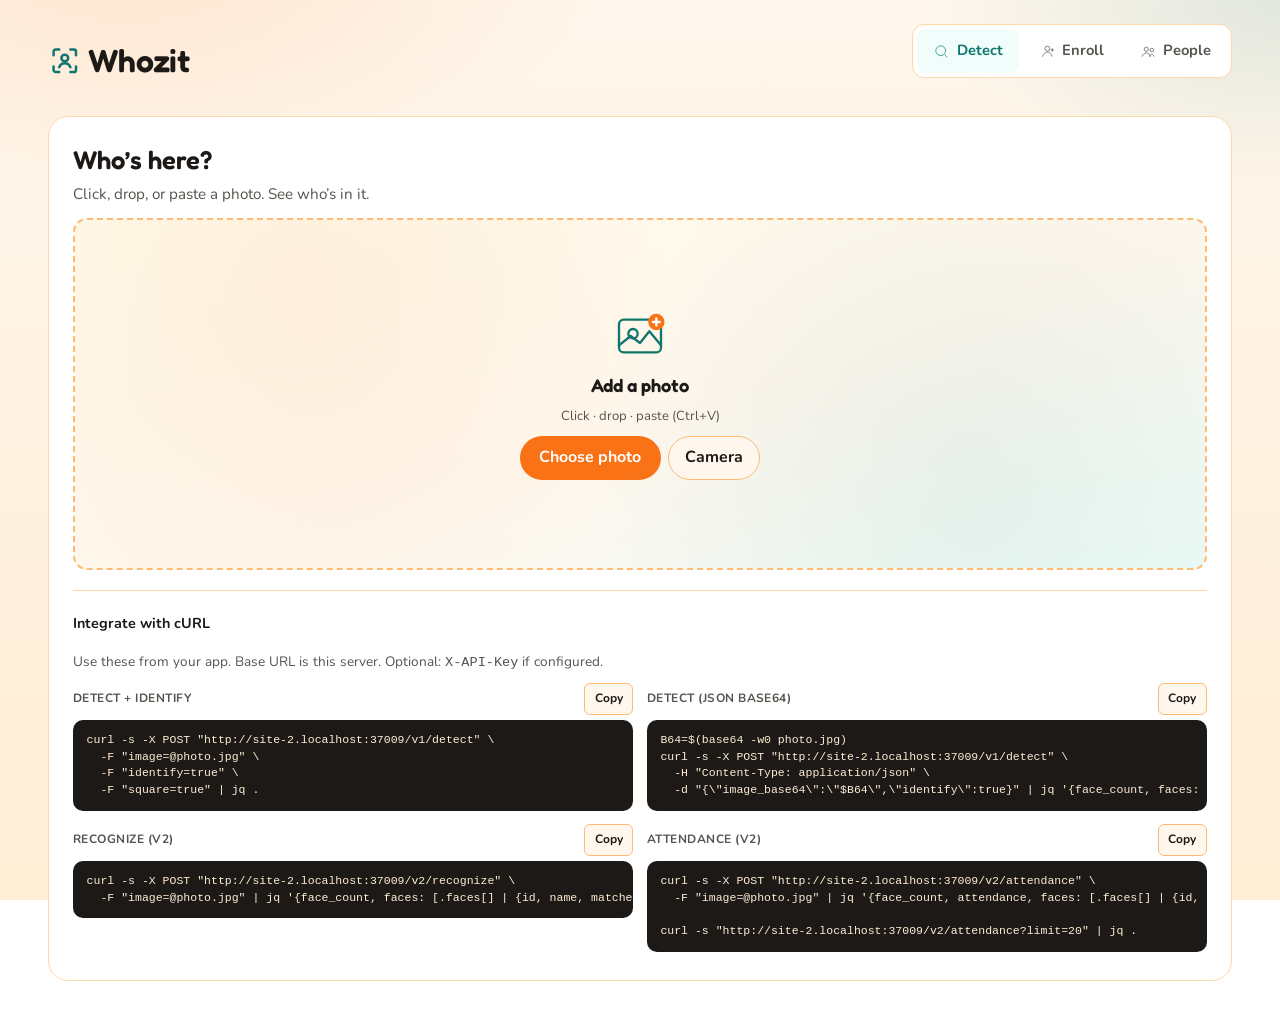
==== static/index.html @ eec21f4d "ui fixes" ====
<!DOCTYPE html>
<html lang="en">
<head>
  <meta charset="UTF-8" />
  <meta name="viewport" content="width=device-width, initial-scale=1, viewport-fit=cover" />
  <meta name="theme-color" content="#FFF7ED" />
  <meta name="apple-mobile-web-app-capable" content="yes" />
  <meta name="apple-mobile-web-app-status-bar-style" content="default" />
  <title>Whozit</title>
  <link rel="icon" href="/favicon.svg" type="image/svg+xml" />
  <link rel="preconnect" href="https://fonts.googleapis.com" />
  <link rel="preconnect" href="https://fonts.gstatic.com" crossorigin />
  <link href="https://fonts.googleapis.com/css2?family=Fredoka:wght@500;600;700&family=Nunito:wght@400;600;700&display=swap" rel="stylesheet" />
  <style>
    :root {
      --bg: #FFF7ED;
      --bg-2: #FFEDD5;
      --paper: #FFFFFF;
      --ink: #1C1917;
      --muted: #57534E;
      --line: #FED7AA;
      --line-strong: #FDBA74;
      --accent: #0F766E;
      --cta: #F97316;
      --cta-hover: #EA580C;
      --cta-ink: #FFFFFF;
      --ok: #166534;
      --danger: #B91C1C;
      --unknown: #78716C;
      --font: "Nunito", system-ui, sans-serif;
      --display: "Fredoka", system-ui, sans-serif;
      --ease: 180ms ease-out;
      --radius: 14px;
      --nav-h: 4.25rem;
      --top-h: 3.5rem;
    }

    * { box-sizing: border-box; }
    html, body { margin: 0; min-height: 100%; }
    body {
      font-family: var(--font);
      color: var(--ink);
      line-height: 1.45;
      background:
        radial-gradient(900px 420px at 10% -5%, rgba(249, 115, 22, 0.14), transparent 55%),
        radial-gradient(700px 380px at 100% 0%, rgba(15, 118, 110, 0.12), transparent 50%),
        linear-gradient(180deg, var(--bg) 0%, var(--bg-2) 100%);
      background-attachment: fixed;
      touch-action: manipulation;
      -webkit-tap-highlight-color: transparent;
    }

    .shell {
      min-height: 100dvh;
      display: flex;
      flex-direction: column;
    }

    /* ——— Mobile app chrome (default) ——— */
    .topbar {
      flex-shrink: 0;
      height: calc(var(--top-h) + env(safe-area-inset-top, 0px));
      padding: env(safe-area-inset-top, 0px) 1rem 0;
      display: flex;
      align-items: center;
      justify-content: space-between;
      gap: 0.75rem;
      background: var(--paper);
      border-bottom: 1px solid var(--line);
      position: sticky;
      top: 0;
      z-index: 20;
    }

    .brand {
      margin: 0;
      display: inline-flex;
      align-items: center;
      gap: 0.4rem;
      font-family: var(--display);
      font-size: 1.35rem;
      font-weight: 600;
      letter-spacing: -0.02em;
      line-height: 1;
    }
    .brand-mark {
      width: 1.7rem;
      height: 1.7rem;
      color: var(--accent);
    }
    .screen-label {
      font-size: 0.72rem;
      font-weight: 700;
      letter-spacing: 0.06em;
      text-transform: uppercase;
      color: var(--muted);
    }

    .site-nav { display: none; }

    .main {
      flex: 1;
      width: 100%;
      padding: 1rem 1rem calc(var(--nav-h) + env(safe-area-inset-bottom, 0px) + 1rem);
      overflow-y: auto;
      -webkit-overflow-scrolling: touch;
    }

    .bottom-nav {
      position: fixed;
      left: 0;
      right: 0;
      bottom: 0;
      z-index: 30;
      display: grid;
      grid-template-columns: repeat(3, 1fr);
      gap: 0;
      min-height: var(--nav-h);
      padding: 0.3rem 0.4rem calc(0.3rem + env(safe-area-inset-bottom, 0px));
      background: var(--paper);
      border-top: 1px solid var(--line);
    }
    .bottom-nav .tab {
      border: 0;
      background: transparent;
      color: var(--muted);
      font: inherit;
      font-weight: 700;
      font-size: 0.68rem;
      padding: 0.35rem 0.2rem;
      min-height: 52px;
      cursor: pointer;
      display: flex;
      flex-direction: column;
      align-items: center;
      justify-content: center;
      gap: 0.15rem;
      border-radius: 10px;
      transition: color var(--ease), background-color var(--ease);
    }
    .bottom-nav .tab svg {
      width: 1.35rem;
      height: 1.35rem;
      stroke-width: 2.1;
    }
    .bottom-nav .tab:hover { color: var(--ink); background: #FFF7ED; }
    .bottom-nav .tab[aria-selected="true"] {
      color: var(--accent);
      background: #F0FDFA;
    }

    .view[hidden] { display: none !important; }

    .lede {
      margin: 0 0 0.85rem;
      color: var(--muted);
      font-size: 0.95rem;
    }
    .screen-title {
      margin: 0 0 0.3rem;
      font-family: var(--display);
      font-size: 1.35rem;
      font-weight: 600;
    }

    .layout { display: grid; gap: 1rem; }

    .drop {
      position: relative;
      border: 2px dashed var(--line-strong);
      background: linear-gradient(160deg, #FFFBEB 0%, #FFF7ED 55%, #F0FDFA 100%);
      min-height: 14rem;
      display: grid;
      place-items: center;
      text-align: center;
      padding: 1.15rem;
      cursor: pointer;
      border-radius: var(--radius);
      overflow: hidden;
      transition: border-color var(--ease), transform 120ms ease-out;
    }
    .drop::before {
      content: "";
      position: absolute;
      inset: 0;
      background:
        radial-gradient(circle at 20% 20%, rgba(249, 115, 22, 0.08), transparent 40%),
        radial-gradient(circle at 80% 80%, rgba(15, 118, 110, 0.08), transparent 42%);
      pointer-events: none;
    }
    .drop:hover,
    .drop.dragover { border-color: var(--accent); transform: translateY(-1px); }
    .drop:active:not(.is-busy):not(.has-result) { transform: scale(0.99); }
    .drop.is-busy { pointer-events: none; opacity: 0.8; }
    .drop.has-result {
      border-style: solid;
      border-color: var(--line);
      background: #fff;
      padding: 0.5rem;
    }
    .drop.has-result::before { display: none; }
    .drop.has-result:hover { border-color: var(--cta); }

    .hint {
      position: relative;
      z-index: 1;
      display: grid;
      gap: 0.5rem;
      justify-items: center;
      color: var(--muted);
    }
    .hint-illu { width: 3.5rem; height: 3.5rem; color: var(--accent); }
    .hint strong {
      font-family: var(--display);
      font-size: 1.15rem;
      font-weight: 600;
      color: var(--ink);
    }
    .hint-ways {
      font-size: 0.82rem;
      color: var(--muted);
    }
    .pick-row {
      display: flex;
      flex-wrap: wrap;
      gap: 0.45rem;
      justify-content: center;
      margin-top: 0.1rem;
    }
    .hint .pick {
      display: inline-flex;
      align-items: center;
      justify-content: center;
      min-height: 44px;
      padding: 0 1.2rem;
      background: var(--cta);
      color: var(--cta-ink);
      font-weight: 700;
      border-radius: 999px;
      margin-top: 0;
    }
    .pick-cam {
      display: inline-flex;
      align-items: center;
      justify-content: center;
      min-height: 44px;
      padding: 0 1rem;
      background: #FFF7ED;
      color: var(--ink);
      border: 1.5px solid var(--line-strong) !important;
      font: inherit;
      font-weight: 700;
      border-radius: 999px;
      cursor: pointer;
    }
    .pick-cam:hover { background: #FFEDD5; }
    .drop:hover .pick { background: var(--cta-hover); }

    .busy-msg {
      display: none;
      position: relative;
      z-index: 1;
      color: var(--muted);
      font-weight: 700;
      gap: 0.5rem;
      align-items: center;
    }
    .busy-msg .spinner {
      width: 1.15rem;
      height: 1.15rem;
      border: 2.5px solid var(--line);
      border-top-color: var(--accent);
      border-radius: 50%;
      animation: spin 0.75s linear infinite;
    }
    .drop.is-busy .busy-msg { display: inline-flex; }
    .drop.is-busy .hint,
    .drop.is-busy .change,
    .drop.is-busy #annotated,
    .drop.is-busy #enrollPreview { visibility: hidden; position: absolute; }

    .drop img {
      max-width: 100%;
      max-height: 18rem;
      display: block;
      object-fit: contain;
      pointer-events: none;
      border-radius: 10px;
    }
    .drop img[hidden] { display: none !important; }

    .change {
      display: none;
      position: absolute;
      bottom: 0.7rem;
      left: 50%;
      transform: translateX(-50%);
      background: var(--ink);
      color: #fff;
      font-size: 0.8rem;
      font-weight: 700;
      padding: 0.4rem 0.85rem;
      border-radius: 999px;
      pointer-events: none;
      z-index: 2;
    }
    .drop.has-result .change { display: block; }
    .drop.has-result:hover .change { background: var(--cta); }

    .status {
      min-height: 1.2rem;
      font-size: 0.9rem;
      color: var(--muted);
      margin: 0.65rem 0 0.25rem;
    }
    .status.ok { color: var(--ok); font-weight: 700; }
    .status.error { color: var(--danger); font-weight: 700; }
    .status.loading { color: var(--ink); font-weight: 700; }

    .side {
      background: var(--paper);
      border: 1px solid var(--line);
      border-radius: var(--radius);
      padding: 1rem;
      min-height: 12rem;
    }

    .panel-state {
      display: grid;
      gap: 0.65rem;
      min-height: 8rem;
      align-content: center;
    }
    .panel-state[hidden] { display: none !important; }
    .panel-state.is-center {
      place-items: center;
      text-align: center;
      color: var(--muted);
    }
    .state-icon {
      width: 2.5rem;
      height: 2.5rem;
      color: var(--accent);
      opacity: 0.85;
    }
    .state-title {
      margin: 0;
      font-family: var(--display);
      font-size: 1.05rem;
      font-weight: 600;
      color: var(--ink);
    }
    .state-text { margin: 0; font-size: 0.9rem; color: var(--muted); }
    .panel-state.is-error .state-title { color: var(--danger); }
    .panel-state.is-error .state-icon { color: var(--danger); }
    .panel-state.is-ok .state-title { color: var(--ok); }
    .panel-state.is-ok .state-icon { color: var(--ok); }

    .state-spinner {
      width: 1.5rem;
      height: 1.5rem;
      border: 3px solid var(--line);
      border-top-color: var(--accent);
      border-radius: 50%;
      animation: spin 0.75s linear infinite;
    }

    .results h2 {
      margin: 0 0 0.75rem;
      font-family: var(--display);
      font-size: 1.15rem;
      font-weight: 600;
    }
    .faces {
      display: grid;
      grid-template-columns: repeat(auto-fill, minmax(7.25rem, 1fr));
      gap: 0.65rem;
    }
    .face {
      background: #FFFBEB;
      border: 1px solid var(--line);
      border-radius: 12px;
      padding: 0.4rem;
      animation: fade-up 0.3s ease-out both;
    }
    .face:hover { border-color: var(--accent); }
    .face .thumb {
      aspect-ratio: 1;
      background: #fff;
      border-radius: 8px;
      overflow: hidden;
    }
    .face img {
      width: 100%;
      height: 100%;
      object-fit: contain;
      display: block;
    }
    .face .name {
      margin-top: 0.4rem;
      font-weight: 700;
      font-size: 0.88rem;
      text-align: center;
      white-space: nowrap;
      overflow: hidden;
      text-overflow: ellipsis;
    }
    .face .name.unknown { color: var(--unknown); font-weight: 600; }

    label.field {
      display: grid;
      gap: 0.3rem;
      font-size: 0.85rem;
      font-weight: 700;
      color: var(--muted);
      margin-bottom: 0.75rem;
    }
    input[type="text"] {
      border: 1.5px solid var(--line-strong);
      border-radius: 10px;
      padding: 0.7rem 0.8rem;
      font: inherit;
      color: var(--ink);
      min-height: 44px;
      width: 100%;
      background: #FFFBEB;
    }
    input[type="text"]:focus {
      border-color: var(--accent);
      background: #fff;
      outline: none;
      box-shadow: 0 0 0 3px rgba(15, 118, 110, 0.2);
    }

    .row {
      display: flex;
      gap: 0.5rem;
      flex-wrap: wrap;
      align-items: center;
    }
    button {
      border: 0;
      font: inherit;
      font-weight: 700;
      min-height: 44px;
      padding: 0.65rem 1.05rem;
      border-radius: 10px;
      cursor: pointer;
      transition: background-color var(--ease), color var(--ease), transform 100ms ease-out;
    }
    button:active:not(:disabled) { transform: scale(0.98); }
    button:disabled { opacity: 0.4; cursor: not-allowed; }
    .btn {
      background: var(--cta);
      color: var(--cta-ink);
      flex: 1;
      min-width: 7rem;
    }
    .btn:hover:not(:disabled) { background: var(--cta-hover); }
    .btn-text {
      background: transparent;
      color: var(--muted);
      padding-inline: 0.75rem;
    }
    .btn-text:hover:not(:disabled) { color: var(--ink); background: #FFF7ED; }
    .btn-danger {
      background: #FFF1F2;
      color: var(--danger);
      padding: 0.4rem 0.7rem;
      min-height: 40px;
      border-radius: 8px;
    }
    .btn-danger:hover:not(:disabled) { background: #FFE4E6; }

    .tab:focus-visible,
    .drop:focus-visible,
    button:focus-visible,
    input:focus-visible {
      outline: 2px solid var(--accent);
      outline-offset: 2px;
    }

    .people { display: grid; }
    .person {
      display: flex;
      align-items: center;
      justify-content: space-between;
      gap: 0.75rem;
      padding: 0.9rem 0.2rem;
      border-bottom: 1px solid var(--line);
      animation: fade-up 0.25s ease-out both;
    }
    .person:last-child { border-bottom: 0; }
    .person strong {
      display: block;
      font-family: var(--display);
      font-weight: 600;
    }
    .person span { font-size: 0.8rem; color: var(--muted); }
    .empty {
      color: var(--muted);
      padding: 2rem 0.75rem;
      text-align: center;
      background: var(--paper);
      border: 1px dashed var(--line-strong);
      border-radius: var(--radius);
    }

    @keyframes spin { to { transform: rotate(360deg); } }
    @keyframes fade-up {
      from { opacity: 0; transform: translateY(8px); }
      to { opacity: 1; transform: translateY(0); }
    }

    /* ——— Desktop website ——— */
    @media (min-width: 768px) {
      .shell {
        width: min(68rem, calc(100% - 3rem));
        margin: 0 auto;
        padding: 1.5rem 0 2.5rem;
        min-height: auto;
      }

      .topbar {
        position: static;
        height: auto;
        padding: 0 0 1.1rem;
        margin-bottom: 1.25rem;
        background: transparent;
        border-bottom: 0;
        align-items: flex-end;
      }
      .brand { font-size: 2rem; }
      .brand-mark { width: 2.1rem; height: 2.1rem; }
      .screen-label { display: none; }

      .site-nav {
        display: flex;
        gap: 0.25rem;
        padding: 0.25rem;
        background: var(--paper);
        border: 1px solid var(--line);
        border-radius: 12px;
      }
      .site-nav .tab {
        border: 0;
        background: transparent;
        font: inherit;
        font-weight: 700;
        font-size: 0.92rem;
        color: var(--muted);
        padding: 0.55rem 1rem;
        min-height: 44px;
        cursor: pointer;
        border-radius: 9px;
        display: inline-flex;
        align-items: center;
        gap: 0.4rem;
      }
      .site-nav .tab svg { width: 1.05rem; height: 1.05rem; }
      .site-nav .tab:hover { color: var(--ink); }
      .site-nav .tab[aria-selected="true"] {
        background: #F0FDFA;
        color: var(--accent);
      }

      .bottom-nav { display: none; }

      .main {
        padding: 0;
        overflow: visible;
        background: var(--paper);
        border: 1px solid var(--line);
        border-radius: 20px;
        padding: 1.5rem 1.5rem 1.75rem;
      }

      .screen-title { font-size: 1.6rem; }

      .layout.split {
        grid-template-columns: 1.25fr 0.95fr;
        gap: 1.35rem;
        align-items: start;
      }
      .layout.split:has(#detectSide[hidden]) {
        grid-template-columns: 1fr;
      }
      .drop { min-height: 22rem; }
      .drop img { max-height: 24rem; }
      .side { min-height: 12rem; }
    }

    /* Curl: hidden on mobile app, shown on desktop website */
    .api { display: none; }
    @media (min-width: 768px) {
      .api { display: block; }
    }
    .api {
      margin-top: 1.25rem;
      border-top: 1px solid var(--line);
      padding-top: 0.75rem;
    }
    .api summary {
      cursor: pointer;
      list-style: none;
      display: inline-flex;
      align-items: center;
      gap: 0.4rem;
      min-height: 40px;
      font-size: 0.9rem;
      font-weight: 700;
      color: var(--muted);
      user-select: none;
    }
    .api summary::-webkit-details-marker { display: none; }
    .api summary:hover { color: var(--ink); }
    .api summary:focus-visible {
      outline: 2px solid var(--accent);
      outline-offset: 2px;
    }
    .api[open] summary {
      color: var(--ink);
      margin-bottom: 0.55rem;
    }
    .api-note {
      margin: 0 0 0.65rem;
      font-size: 0.85rem;
      color: var(--muted);
    }
    .api-grid {
      display: grid;
      grid-template-columns: 1fr 1fr;
      gap: 0.85rem;
    }
    @media (min-width: 768px) and (max-width: 1023px) {
      .api-grid { grid-template-columns: 1fr; }
    }
    .api-block { min-width: 0; }
    .api-head {
      display: flex;
      align-items: center;
      justify-content: space-between;
      gap: 0.5rem;
      margin-bottom: 0.3rem;
    }
    .api-label {
      font-size: 0.75rem;
      font-weight: 700;
      color: var(--muted);
      text-transform: uppercase;
      letter-spacing: 0.04em;
    }
    .copy-btn {
      border: 1px solid var(--line-strong);
      background: #FFF7ED;
      color: var(--ink);
      font: inherit;
      font-size: 0.75rem;
      font-weight: 700;
      min-height: 32px;
      padding: 0.25rem 0.6rem;
      border-radius: 6px;
      cursor: pointer;
    }
    .copy-btn:hover { background: #FFEDD5; }
    .api pre {
      margin: 0;
      padding: 0.75rem 0.85rem;
      background: #1C1917;
      color: #FFEDD5;
      overflow-x: auto;
      font-size: 0.72rem;
      line-height: 1.45;
      border-radius: 10px;
      white-space: pre;
    }
    .api code {
      font-family: ui-monospace, SFMono-Regular, Menlo, Consolas, monospace;
    }

    @media (min-width: 1024px) {
      .shell { width: min(74rem, calc(100% - 4rem)); }
      .layout.split { gap: 1.75rem; }
    }

    @media (prefers-reduced-motion: reduce) {
      *, *::before, *::after {
        animation: none !important;
        transition: none !important;
      }
      .drop:hover,
      .drop:active:not(.is-busy):not(.has-result),
      button:active:not(:disabled) { transform: none; }
    }
  </style>
</head>
<body>
  <div class="shell">
    <header class="topbar">
      <h1 class="brand">
        <svg class="brand-mark" viewBox="0 0 24 24" fill="none" aria-hidden="true">
          <path stroke="currentColor" stroke-width="1.8" stroke-linecap="round" d="M4 8V5.5A1.5 1.5 0 015.5 4H8M16 4h2.5A1.5 1.5 0 0120 5.5V8M20 16v2.5a1.5 1.5 0 01-1.5 1.5H16M8 20H5.5A1.5 1.5 0 014 18.5V16"/>
          <circle cx="12" cy="10" r="2.4" stroke="currentColor" stroke-width="1.8"/>
          <path stroke="currentColor" stroke-width="1.8" stroke-linecap="round" d="M8 16.5c.9-1.8 2.5-2.7 4-2.7s3.1.9 4 2.7"/>
        </svg>
        Whozit
      </h1>
      <span class="screen-label" id="screenLabel">Detect</span>
      <nav class="site-nav" role="tablist" aria-label="Main">
        <button class="tab" role="tab" data-view="view-detect" aria-controls="view-detect" aria-selected="true" type="button">
          <svg viewBox="0 0 24 24" fill="none" stroke="currentColor" aria-hidden="true"><circle cx="11" cy="11" r="7"/><path d="M20 20l-3-3" stroke-linecap="round"/></svg>
          Detect
        </button>
        <button class="tab" role="tab" data-view="view-enroll" aria-controls="view-enroll" aria-selected="false" type="button">
          <svg viewBox="0 0 24 24" fill="none" stroke="currentColor" aria-hidden="true"><circle cx="12" cy="8" r="3.5"/><path d="M5 19c1.5-4 4.5-6 7-6s5.5 2 7 6" stroke-linecap="round"/><path d="M19 8v4M17 10h4" stroke-linecap="round"/></svg>
          Enroll
        </button>
        <button class="tab" role="tab" data-view="view-people" aria-controls="view-people" aria-selected="false" type="button">
          <svg viewBox="0 0 24 24" fill="none" stroke="currentColor" aria-hidden="true"><circle cx="9" cy="9" r="3"/><circle cx="17" cy="10" r="2.5"/><path d="M3 19c1.2-3.2 3.5-4.8 6-4.8S13.8 15.8 15 19M14 19c.6-1.8 1.8-2.8 3-2.8s2.4 1 3 2.8" stroke-linecap="round"/></svg>
          People
        </button>
      </nav>
    </header>

    <main class="main">
      <section class="view" id="view-detect" role="tabpanel">
        <h2 class="screen-title">Who’s here?</h2>
        <p class="lede">Click, drop, or paste a photo. See who’s in it.</p>
        <div class="layout split">
          <div class="drop" id="drop" tabindex="0" role="button" aria-label="Add a photo — click, drop, or paste">
            <div class="hint" id="dropHint">
              <svg class="hint-illu" viewBox="0 0 48 48" fill="none" aria-hidden="true">
                <rect x="6" y="10" width="36" height="28" rx="4" stroke="currentColor" stroke-width="2"/>
                <circle cx="18" cy="22" r="4" stroke="currentColor" stroke-width="2"/>
                <path d="M6 32l10-8 8 6 8-10 10 12" stroke="currentColor" stroke-width="2" stroke-linecap="round" stroke-linejoin="round"/>
                <circle cx="38" cy="12" r="7" fill="#F97316"/>
                <path d="M38 9v6M35 12h6" stroke="#fff" stroke-width="2" stroke-linecap="round"/>
              </svg>
              <strong>Add a photo</strong>
              <span class="hint-ways">Click · drop · paste (Ctrl+V)</span>
              <span class="pick-row">
                <span class="pick">Choose photo</span>
                <button type="button" class="pick-cam" data-cam>Camera</button>
              </span>
            </div>
            <div class="busy-msg"><span class="spinner" aria-hidden="true"></span> Working…</div>
            <img id="annotated" alt="Photo with faces marked" hidden />
            <span class="change">Change photo</span>
            <input id="file" type="file" accept="image/*" hidden />
            <input id="fileCam" type="file" accept="image/*" capture="environment" hidden />
          </div>
          <div class="side" id="detectSide" hidden>
            <div class="panel-state is-center" id="detectLoading" hidden>
              <span class="state-spinner" aria-hidden="true"></span>
              <p class="state-title">Looking at faces…</p>
              <p class="state-text">Hang on a moment.</p>
            </div>
            <div class="panel-state is-center is-error" id="detectError" hidden>
              <svg class="state-icon" viewBox="0 0 24 24" fill="none" stroke="currentColor" stroke-width="1.8" aria-hidden="true">
                <circle cx="12" cy="12" r="9"/>
                <path d="M12 8v5M12 16h.01" stroke-linecap="round"/>
              </svg>
              <p class="state-title">Something went wrong</p>
              <p class="state-text" id="detectErrorMsg">Try another photo.</p>
            </div>
            <div class="panel-state" id="detectSuccess" hidden>
              <div class="status" id="status" role="status" aria-live="polite"></div>
              <div class="results" id="results">
                <h2 id="countTitle">0 people</h2>
                <div class="faces" id="faces"></div>
              </div>
            </div>
          </div>
        </div>

        <details class="api" open>
          <summary>Integrate with cURL</summary>
          <p class="api-note">Use these from your app. Base URL is this server. Optional: <code>X-API-Key</code> if configured.</p>
          <div class="api-grid">
            <div class="api-block">
              <div class="api-head">
                <span class="api-label">Detect + identify</span>
                <button class="copy-btn" type="button" data-copy>Copy</button>
              </div>
              <pre><code class="curl-snip">curl -s -X POST "__BASE__/v1/detect" \
  -F "image=@photo.jpg" \
  -F "identify=true" \
  -F "square=true" | jq .</code></pre>
            </div>
            <div class="api-block">
              <div class="api-head">
                <span class="api-label">Detect (JSON base64)</span>
                <button class="copy-btn" type="button" data-copy>Copy</button>
              </div>
              <pre><code class="curl-snip">B64=$(base64 -w0 photo.jpg)
curl -s -X POST "__BASE__/v1/detect" \
  -H "Content-Type: application/json" \
  -d "{\"image_base64\":\"$B64\",\"identify\":true}" | jq '{face_count, faces: [.faces[] | {id, name, matched}]}'</code></pre>
            </div>
            <div class="api-block">
              <div class="api-head">
                <span class="api-label">Recognize (v2)</span>
                <button class="copy-btn" type="button" data-copy>Copy</button>
              </div>
              <pre><code class="curl-snip">curl -s -X POST "__BASE__/v2/recognize" \
  -F "image=@photo.jpg" | jq '{face_count, faces: [.faces[] | {id, name, matched, match_score}]}'</code></pre>
            </div>
            <div class="api-block">
              <div class="api-head">
                <span class="api-label">Attendance (v2)</span>
                <button class="copy-btn" type="button" data-copy>Copy</button>
              </div>
              <pre><code class="curl-snip">curl -s -X POST "__BASE__/v2/attendance" \
  -F "image=@photo.jpg" | jq '{face_count, attendance, faces: [.faces[] | {id, name, matched}]}'

curl -s "__BASE__/v2/attendance?limit=20" | jq .</code></pre>
            </div>
          </div>
        </details>
      </section>

      <section class="view" id="view-enroll" role="tabpanel" hidden>
        <h2 class="screen-title">Add a person</h2>
        <p class="lede">Clear face + name. Click, drop, or paste a photo.</p>
        <div class="layout split">
          <div class="drop" id="enrollDrop" tabindex="0" role="button" aria-label="Add a face photo — click, drop, or paste">
            <div class="hint" id="enrollHint">
              <svg class="hint-illu" viewBox="0 0 48 48" fill="none" aria-hidden="true">
                <circle cx="24" cy="18" r="8" stroke="currentColor" stroke-width="2"/>
                <path d="M10 38c2.5-7 8-10 14-10s11.5 3 14 10" stroke="currentColor" stroke-width="2" stroke-linecap="round"/>
                <circle cx="38" cy="12" r="7" fill="#F97316"/>
                <path d="M38 9v6M35 12h6" stroke="#fff" stroke-width="2" stroke-linecap="round"/>
              </svg>
              <strong>Add a face</strong>
              <span class="hint-ways">Click · drop · paste (Ctrl+V)</span>
              <span class="pick-row">
                <span class="pick">Choose photo</span>
                <button type="button" class="pick-cam" data-cam>Camera</button>
              </span>
            </div>
            <div class="busy-msg"><span class="spinner" aria-hidden="true"></span> Saving…</div>
            <img id="enrollPreview" alt="Enrollment photo" hidden />
            <span class="change">Change photo</span>
            <input id="enrollFile" type="file" accept="image/*" hidden />
            <input id="enrollCam" type="file" accept="image/*" capture="user" hidden />
          </div>
          <div class="side" id="enrollSide">
            <div class="panel-state is-center" id="enrollIdle" hidden>
              <p class="state-title">Add a face photo first</p>
              <p class="state-text">Then type a name and save.</p>
            </div>
            <form id="enrollForm">
              <label class="field" for="enrollName">
                Name
                <input id="enrollName" name="name" type="text" autocomplete="name" placeholder="Ali Khan" required />
              </label>
              <div class="row">
                <button class="btn" id="enrollBtn" type="submit" disabled>Save face</button>
                <button class="btn-text" id="enrollClearBtn" type="button" disabled>Clear</button>
              </div>
            </form>
            <div class="panel-state is-center" id="enrollLoading" hidden style="min-height:auto;margin-top:0.75rem;">
              <span class="state-spinner" aria-hidden="true"></span>
              <p class="state-title">Saving…</p>
            </div>
            <div class="panel-state is-center is-ok" id="enrollOk" hidden style="min-height:auto;margin-top:0.75rem;">
              <p class="state-title" id="enrollOkMsg">Saved</p>
            </div>
            <div class="panel-state is-center is-error" id="enrollErr" hidden style="min-height:auto;margin-top:0.75rem;">
              <p class="state-title">Couldn’t save</p>
              <p class="state-text" id="enrollErrMsg"></p>
            </div>
            <div class="status" id="enrollStatus" role="status" aria-live="polite" hidden></div>
          </div>
        </div>

        <details class="api" open>
          <summary>Integrate with cURL</summary>
          <p class="api-note">Enroll faces from your app, then match with detect or recognize.</p>
          <div class="api-grid">
            <div class="api-block">
              <div class="api-head">
                <span class="api-label">Enroll (v1)</span>
                <button class="copy-btn" type="button" data-copy>Copy</button>
              </div>
              <pre><code class="curl-snip">curl -s -X POST "__BASE__/v1/enroll" \
  -F "name=Ali" \
  -F "image=@ali_face.jpg" | jq .</code></pre>
            </div>
            <div class="api-block">
              <div class="api-head">
                <span class="api-label">Enroll (v2)</span>
                <button class="copy-btn" type="button" data-copy>Copy</button>
              </div>
              <pre><code class="curl-snip">curl -s -X POST "__BASE__/v2/enroll" \
  -F "name=Ali" \
  -F "image=@ali_face.jpg" | jq .</code></pre>
            </div>
            <div class="api-block">
              <div class="api-head">
                <span class="api-label">With API key</span>
                <button class="copy-btn" type="button" data-copy>Copy</button>
              </div>
              <pre><code class="curl-snip">curl -s -X POST "__BASE__/v1/enroll" \
  -H "X-API-Key: your-secret" \
  -F "name=Ali" \
  -F "image=@ali_face.jpg" | jq .</code></pre>
            </div>
          </div>
        </details>
      </section>

      <section class="view" id="view-people" role="tabpanel" hidden>
        <div class="row" style="justify-content:space-between;margin-bottom:0.5rem;">
          <h2 class="screen-title" style="margin:0;">People you know</h2>
          <button class="btn-text" id="refreshPeopleBtn" type="button">Refresh</button>
        </div>
        <div class="side" style="padding-top:0.75rem;" id="peopleSide">
          <div class="panel-state is-center" id="peopleLoading" hidden>
            <span class="state-spinner" aria-hidden="true"></span>
            <p class="state-title">Loading people…</p>
          </div>
          <div class="panel-state is-center" id="peopleEmpty" hidden>
            <p class="state-title">Nobody yet</p>
            <p class="state-text">Enroll a face first.</p>
          </div>
          <div class="panel-state is-center is-error" id="peopleError" hidden>
            <p class="state-title">Couldn’t load</p>
            <p class="state-text" id="peopleErrorMsg"></p>
          </div>
          <div class="people" id="peopleList"></div>
          <div class="status" id="peopleStatus" role="status" aria-live="polite" hidden></div>
        </div>

        <details class="api" open>
          <summary>Integrate with cURL</summary>
          <p class="api-note">List or remove enrolled people.</p>
          <div class="api-grid">
            <div class="api-block">
              <div class="api-head">
                <span class="api-label">List people</span>
                <button class="copy-btn" type="button" data-copy>Copy</button>
              </div>
              <pre><code class="curl-snip">curl -s "__BASE__/v1/people" | jq .
# or: curl -s "__BASE__/v2/people" | jq .</code></pre>
            </div>
            <div class="api-block">
              <div class="api-head">
                <span class="api-label">Delete person</span>
                <button class="copy-btn" type="button" data-copy>Copy</button>
              </div>
              <pre><code class="curl-snip">curl -s -X DELETE "__BASE__/v1/people/PERSON_ID" | jq .
# or: curl -s -X DELETE "__BASE__/v2/people/PERSON_ID" | jq .</code></pre>
            </div>
            <div class="api-block">
              <div class="api-head">
                <span class="api-label">Health</span>
                <button class="copy-btn" type="button" data-copy>Copy</button>
              </div>
              <pre><code class="curl-snip">curl -s "__BASE__/health" | jq .</code></pre>
            </div>
          </div>
        </details>
      </section>
    </main>

    <nav class="bottom-nav" role="tablist" aria-label="App">
      <button class="tab" role="tab" data-view="view-detect" aria-controls="view-detect" aria-selected="true" type="button">
        <svg viewBox="0 0 24 24" fill="none" stroke="currentColor" aria-hidden="true"><circle cx="11" cy="11" r="7"/><path d="M20 20l-3-3" stroke-linecap="round"/></svg>
        Detect
      </button>
      <button class="tab" role="tab" data-view="view-enroll" aria-controls="view-enroll" aria-selected="false" type="button">
        <svg viewBox="0 0 24 24" fill="none" stroke="currentColor" aria-hidden="true"><circle cx="12" cy="8" r="3.5"/><path d="M5 19c1.5-4 4.5-6 7-6s5.5 2 7 6" stroke-linecap="round"/><path d="M19 8v4M17 10h4" stroke-linecap="round"/></svg>
        Enroll
      </button>
      <button class="tab" role="tab" data-view="view-people" aria-controls="view-people" aria-selected="false" type="button">
        <svg viewBox="0 0 24 24" fill="none" stroke="currentColor" aria-hidden="true"><circle cx="9" cy="9" r="3"/><circle cx="17" cy="10" r="2.5"/><path d="M3 19c1.2-3.2 3.5-4.8 6-4.8S13.8 15.8 15 19M14 19c.6-1.8 1.8-2.8 3-2.8s2.4 1 3 2.8" stroke-linecap="round"/></svg>
        People
      </button>
    </nav>
  </div>

  <script>
    (function hydrateCurlBase() {
      const base = location.origin;
      document.querySelectorAll(".curl-snip").forEach((el) => {
        el.textContent = el.textContent.replaceAll("__BASE__", base);
      });
    })();

    document.querySelectorAll("[data-copy]").forEach((btn) => {
      btn.addEventListener("click", async () => {
        const code = btn.closest(".api-block")?.querySelector(".curl-snip");
        if (!code) return;
        try {
          await navigator.clipboard.writeText(code.textContent);
          const prev = btn.textContent;
          btn.textContent = "Copied";
          setTimeout(() => { btn.textContent = prev; }, 1200);
        } catch {
          btn.textContent = "Select & copy";
        }
      });
    });

    const screenLabel = document.getElementById("screenLabel");
    const labels = {
      "view-detect": "Detect",
      "view-enroll": "Enroll",
      "view-people": "People",
    };

    function switchTab(targetView) {
      document.querySelectorAll(".view").forEach((el) => {
        el.hidden = el.id !== targetView;
      });
      document.querySelectorAll('[role="tab"]').forEach((btn) => {
        const on = btn.getAttribute("data-view") === targetView;
        btn.setAttribute("aria-selected", on ? "true" : "false");
      });
      screenLabel.textContent = labels[targetView] || "";
      if (targetView === "view-people") loadPeople();
      document.querySelector(".main").scrollTop = 0;
    }

    document.querySelectorAll('[role="tab"]').forEach((btn) => {
      btn.addEventListener("click", () => switchTab(btn.getAttribute("data-view")));
    });

    function setStatusEl(el, text, kind) {
      el.className = "status" + (kind ? " " + kind : "");
      el.textContent = text || "";
    }

    function pickImageFile(dt) {
      if (!dt) return null;
      if (dt.files && dt.files.length) {
        for (const f of dt.files) {
          if (f.type.startsWith("image/")) return f;
        }
      }
      if (dt.items) {
        for (const item of dt.items) {
          if (item.kind === "file" && item.type.startsWith("image/")) {
            return item.getAsFile();
          }
        }
      }
      return null;
    }

    const intakeTargets = [];

    function wireIntake(zone, input, onFile, camInput) {
      const view = zone.closest(".view");
      intakeTargets.push({ zone, onFile, viewId: view ? view.id : null });

      const openPicker = () => {
        if (!zone.classList.contains("is-busy")) input.click();
      };

      zone.addEventListener("click", (e) => {
        const camBtn = e.target.closest("[data-cam]");
        if (camBtn) {
          e.preventDefault();
          e.stopPropagation();
          if (!zone.classList.contains("is-busy") && camInput) camInput.click();
          return;
        }
        openPicker();
      });
      zone.querySelectorAll("[data-cam]").forEach((btn) => {
        btn.addEventListener("click", (e) => {
          e.preventDefault();
          e.stopPropagation();
          if (!zone.classList.contains("is-busy") && camInput) camInput.click();
        });
      });
      zone.addEventListener("keydown", (e) => {
        if (e.key === "Enter" || e.key === " ") {
          e.preventDefault();
          openPicker();
        }
      });

      const bindInput = (inp) => {
        if (!inp) return;
        inp.addEventListener("change", () => {
          const file = inp.files && inp.files[0];
          if (file) onFile(file);
          inp.value = "";
        });
      };
      bindInput(input);
      bindInput(camInput);

      zone.addEventListener("dragenter", (e) => {
        e.preventDefault();
        e.stopPropagation();
        if (!zone.classList.contains("is-busy")) zone.classList.add("dragover");
      });
      zone.addEventListener("dragover", (e) => {
        e.preventDefault();
        e.stopPropagation();
        if (e.dataTransfer) e.dataTransfer.dropEffect = "copy";
        if (!zone.classList.contains("is-busy")) zone.classList.add("dragover");
      });
      zone.addEventListener("dragleave", (e) => {
        e.preventDefault();
        if (!zone.contains(e.relatedTarget)) zone.classList.remove("dragover");
      });
      zone.addEventListener("drop", (e) => {
        e.preventDefault();
        e.stopPropagation();
        zone.classList.remove("dragover");
        if (zone.classList.contains("is-busy")) return;
        const file = pickImageFile(e.dataTransfer);
        if (file) onFile(file);
      });
    }

    document.addEventListener("paste", (e) => {
      const tag = (e.target && e.target.tagName) || "";
      if (tag === "INPUT" || tag === "TEXTAREA" || (e.target && e.target.isContentEditable)) return;
      const file = pickImageFile(e.clipboardData);
      if (!file) return;
      const view = document.querySelector(".view:not([hidden])");
      const target = intakeTargets.find((t) => t.viewId === view?.id);
      if (!target || target.zone.classList.contains("is-busy")) return;
      e.preventDefault();
      target.onFile(file);
      target.zone.classList.add("dragover");
      setTimeout(() => target.zone.classList.remove("dragover"), 200);
    });

    ["dragenter", "dragover", "drop"].forEach((evt) => {
      document.addEventListener(evt, (e) => {
        if (e.dataTransfer && [...(e.dataTransfer.types || [])].includes("Files")) {
          e.preventDefault();
        }
      });
    });

    document.querySelector(".main")?.addEventListener("drop", (e) => {
      const view = e.target.closest?.(".view");
      if (!view || view.hidden) return;
      const target = intakeTargets.find((t) => t.viewId === view.id);
      if (!target || target.zone.classList.contains("is-busy")) return;
      const file = pickImageFile(e.dataTransfer);
      if (!file) return;
      e.preventDefault();
      target.onFile(file);
    });

    const drop = document.getElementById("drop");
    const fileInput = document.getElementById("file");
    const fileCam = document.getElementById("fileCam");
    const annotated = document.getElementById("annotated");
    const dropHint = document.getElementById("dropHint");
    const statusEl = document.getElementById("status");
    const facesEl = document.getElementById("faces");
    const countTitle = document.getElementById("countTitle");
    const detectLoading = document.getElementById("detectLoading");
    const detectError = document.getElementById("detectError");
    const detectErrorMsg = document.getElementById("detectErrorMsg");
    const detectSuccess = document.getElementById("detectSuccess");
    const detectSide = document.getElementById("detectSide");
    let selectedFile = null;
    let detecting = false;

    function setDetectState(state, msg) {
      const active = state === "loading" || state === "error" || state === "success";
      detectSide.hidden = !active;
      detectLoading.hidden = state !== "loading";
      detectError.hidden = state !== "error";
      detectSuccess.hidden = state !== "success";
      if (state === "error" && detectErrorMsg) {
        detectErrorMsg.textContent = msg || "Try another photo.";
      }
      if (state === "success" && statusEl) setStatusEl(statusEl, "", "");
    }

    function setBusy(busy) {
      detecting = busy;
      drop.classList.toggle("is-busy", busy);
      drop.setAttribute("aria-busy", busy ? "true" : "false");
    }

    function resetViewer() {
      annotated.hidden = true;
      annotated.removeAttribute("src");
      dropHint.hidden = false;
      drop.classList.remove("has-result");
    }

    function showProcessed(data) {
      if (!data.annotated_image_base64) {
        resetViewer();
        setDetectState("error", "No image returned.");
        return false;
      }
      const mime = data.annotated_mime_type || "image/jpeg";
      annotated.src = `data:${mime};base64,${data.annotated_image_base64}`;
      annotated.alt = `${data.face_count} faces — click to change`;
      annotated.hidden = false;
      dropHint.hidden = true;
      drop.classList.add("has-result");
      return true;
    }

    async function detectFaces() {
      if (!selectedFile || detecting) return;
      setBusy(true);
      setDetectState("loading");
      facesEl.innerHTML = "";
      annotated.hidden = true;

      const form = new FormData();
      form.append("image", selectedFile);
      form.append("conf_thresh", "0.5");
      form.append("padding", "0.2");
      form.append("crop_format", "jpeg");
      form.append("max_faces", "50");
      form.append("square", "true");
      form.append("identify", "true");
      form.append("match_thresh", "0.35");

      try {
        const res = await fetch("/v1/detect", { method: "POST", body: form });
        const data = await res.json();
        if (!res.ok) {
          const msg = data?.detail?.error?.message || data?.detail || res.statusText;
          throw new Error(typeof msg === "string" ? msg : JSON.stringify(msg));
        }
        if (!showProcessed(data)) return;
        const named = (data.faces || []).filter((f) => f.matched && f.name).length;
        countTitle.textContent =
          data.face_count === 1
            ? `1 person${named ? ` · ${named} named` : ""}`
            : `${data.face_count} people${named ? ` · ${named} named` : ""}`;

        (data.faces || []).forEach((face, i) => {
          const card = document.createElement("article");
          card.className = "face";
          card.style.animationDelay = `${Math.min(i, 8) * 40}ms`;
          const src = `data:${face.mime_type};base64,${face.image_base64}`;
          const label = face.matched && face.name ? face.name : "unknown";
          const nameClass = face.matched && face.name ? "name" : "name unknown";
          card.innerHTML = `
            <div class="thumb"><img alt="${label}" src="${src}" /></div>
            <div class="${nameClass}">${label}</div>
          `;
          facesEl.appendChild(card);
        });
        setDetectState("success");
      } catch (err) {
        resetViewer();
        setDetectState("error", err.message || String(err));
      } finally {
        setBusy(false);
      }
    }

    function setFile(file) {
      if (!file || !file.type.startsWith("image/")) {
        setDetectState("error", "Pick an image file.");
        return;
      }
      selectedFile = file;
      resetViewer();
      detectFaces();
    }

    wireIntake(drop, fileInput, setFile, fileCam);

    const enrollDrop = document.getElementById("enrollDrop");
    const enrollFile = document.getElementById("enrollFile");
    const enrollPreview = document.getElementById("enrollPreview");
    const enrollHint = document.getElementById("enrollHint");
    const enrollForm = document.getElementById("enrollForm");
    const enrollName = document.getElementById("enrollName");
    const enrollBtn = document.getElementById("enrollBtn");
    const enrollClearBtn = document.getElementById("enrollClearBtn");
    const enrollLoading = document.getElementById("enrollLoading");
    const enrollOk = document.getElementById("enrollOk");
    const enrollOkMsg = document.getElementById("enrollOkMsg");
    const enrollErr = document.getElementById("enrollErr");
    const enrollErrMsg = document.getElementById("enrollErrMsg");
    let enrollSelected = null;
    let enrolling = false;

    function setEnrollBanner(state, msg) {
      enrollLoading.hidden = state !== "loading";
      enrollOk.hidden = state !== "ok";
      enrollErr.hidden = state !== "error";
      if (state === "ok") enrollOkMsg.textContent = msg || "Saved";
      if (state === "error") enrollErrMsg.textContent = msg || "Try again.";
    }

    function setEnrollBusy(busy) {
      enrolling = busy;
      enrollDrop.classList.toggle("is-busy", busy);
      enrollName.disabled = busy;
      enrollBtn.disabled = busy || !enrollSelected || !enrollName.value.trim();
      enrollClearBtn.disabled = busy || (!enrollSelected && !enrollName.value);
    }

    function resetEnrollPreview() {
      enrollPreview.hidden = true;
      enrollPreview.removeAttribute("src");
      enrollHint.hidden = false;
      enrollDrop.classList.remove("has-result");
    }

    function setEnrollFile(file) {
      if (!file || !file.type.startsWith("image/")) {
        setEnrollBanner("error", "Pick an image file.");
        return;
      }
      enrollSelected = file;
      const reader = new FileReader();
      reader.onload = () => {
        enrollPreview.src = reader.result;
        enrollPreview.hidden = false;
        enrollHint.hidden = true;
        enrollDrop.classList.add("has-result");
      };
      reader.readAsDataURL(file);
      enrollBtn.disabled = !enrollName.value.trim();
      enrollClearBtn.disabled = false;
      setEnrollBanner("", "");
    }

    const enrollCam = document.getElementById("enrollCam");
    wireIntake(enrollDrop, enrollFile, setEnrollFile, enrollCam);

    enrollName.addEventListener("input", () => {
      enrollBtn.disabled = enrolling || !enrollSelected || !enrollName.value.trim();
      enrollClearBtn.disabled = enrolling || (!enrollSelected && !enrollName.value);
    });

    enrollClearBtn.addEventListener("click", () => {
      if (enrolling) return;
      enrollSelected = null;
      enrollFile.value = "";
      enrollName.value = "";
      resetEnrollPreview();
      enrollBtn.disabled = true;
      enrollClearBtn.disabled = true;
      setEnrollBanner("", "");
    });

    enrollForm.addEventListener("submit", async (e) => {
      e.preventDefault();
      if (!enrollSelected || !enrollName.value.trim() || enrolling) return;
      setEnrollBusy(true);
      setEnrollBanner("loading");
      const form = new FormData();
      form.append("name", enrollName.value.trim());
      form.append("image", enrollSelected);
      try {
        const res = await fetch("/v1/enroll", { method: "POST", body: form });
        const data = await res.json();
        if (!res.ok) {
          const msg = data?.detail?.error?.message || data?.detail || res.statusText;
          throw new Error(typeof msg === "string" ? msg : JSON.stringify(msg));
        }
        setEnrollBanner("ok", `Saved ${data.person.name}`);
      } catch (err) {
        setEnrollBanner("error", err.message || String(err));
      } finally {
        setEnrollBusy(false);
      }
    });

    const peopleList = document.getElementById("peopleList");
    const peopleLoading = document.getElementById("peopleLoading");
    const peopleEmpty = document.getElementById("peopleEmpty");
    const peopleError = document.getElementById("peopleError");
    const peopleErrorMsg = document.getElementById("peopleErrorMsg");

    function setPeopleState(state, msg) {
      peopleLoading.hidden = state !== "loading";
      peopleEmpty.hidden = state !== "empty";
      peopleError.hidden = state !== "error";
      peopleList.hidden = state !== "list";
      if (state === "error") peopleErrorMsg.textContent = msg || "Try refresh.";
    }

    function escapeHtml(s) {
      return String(s)
        .replace(/&/g, "&amp;")
        .replace(/</g, "&lt;")
        .replace(/>/g, "&gt;")
        .replace(/"/g, "&quot;");
    }

    async function loadPeople() {
      setPeopleState("loading");
      peopleList.innerHTML = "";
      try {
        const res = await fetch("/v1/people");
        const data = await res.json();
        if (!res.ok) throw new Error(res.statusText);
        if (!data.length) {
          setPeopleState("empty");
          return;
        }
        data.forEach((p, i) => {
          const row = document.createElement("article");
          row.className = "person";
          row.style.animationDelay = `${Math.min(i, 8) * 35}ms`;
          row.innerHTML = `
            <div>
              <strong>${escapeHtml(p.name)}</strong>
              <span>${p.sample_count} sample${p.sample_count === 1 ? "" : "s"}</span>
            </div>
            <button class="btn-danger" type="button" data-id="${p.id}">Remove</button>
          `;
          peopleList.appendChild(row);
        });
        peopleList.querySelectorAll("button[data-id]").forEach((btn) => {
          btn.addEventListener("click", () => deletePerson(btn.getAttribute("data-id")));
        });
        setPeopleState("list");
      } catch (err) {
        setPeopleState("error", err.message || String(err));
      }
    }

    async function deletePerson(id) {
      if (!id || !confirm("Remove this person?")) return;
      try {
        const res = await fetch(`/v1/people/${id}`, { method: "DELETE" });
        const data = await res.json();
        if (!res.ok) {
          const msg = data?.detail?.error?.message || data?.detail || res.statusText;
          throw new Error(typeof msg === "string" ? msg : JSON.stringify(msg));
        }
        await loadPeople();
      } catch (err) {
        setPeopleState("error", err.message || String(err));
      }
    }

    document.getElementById("refreshPeopleBtn").addEventListener("click", loadPeople);
  </script>
</body>
</html>
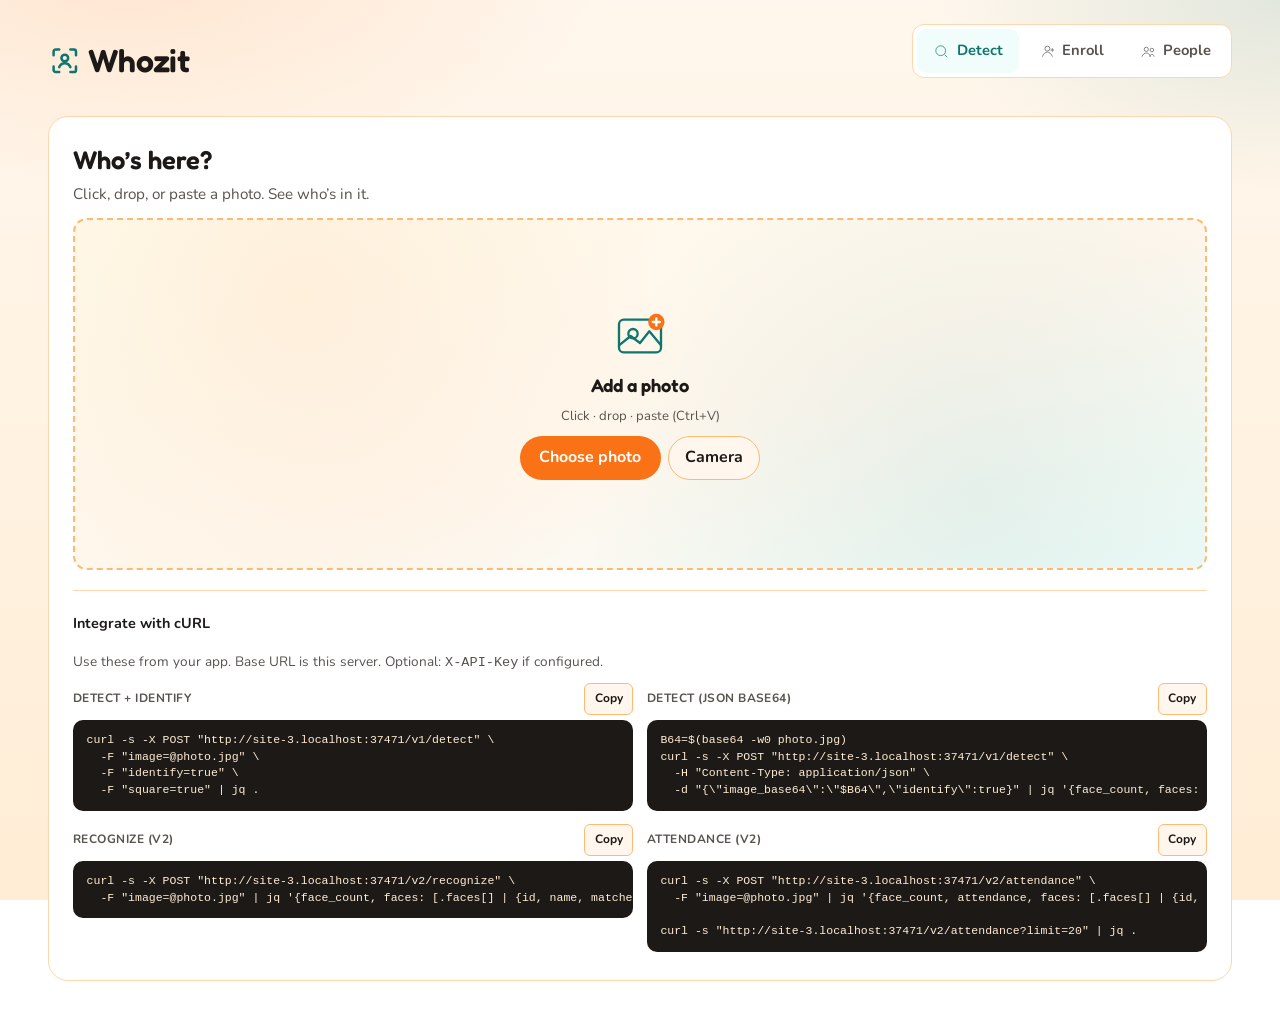
==== commit c2b260d8: "fix UI auth for WHOZIT_API_KEY on Detect/Enroll/People Bootstrap the key via /config.js and send X-A" ====
--- a/static/index.html
+++ b/static/index.html
@@ -678,6 +678,47 @@
       font-family: ui-monospace, SFMono-Regular, Menlo, Consolas, monospace;
     }
 
+    .auth-bar {
+      display: none;
+      gap: 0.65rem;
+      align-items: end;
+      flex-wrap: wrap;
+      margin: 0 0 1rem;
+      padding: 0.85rem 1rem;
+      background: #FFF7ED;
+      border: 1px solid var(--line);
+      border-radius: 12px;
+    }
+    .auth-bar.is-visible { display: flex; }
+    .auth-bar label {
+      flex: 1 1 16rem;
+      display: grid;
+      gap: 0.3rem;
+      font-size: 0.78rem;
+      font-weight: 700;
+      color: var(--muted);
+    }
+    .auth-bar input {
+      min-height: 40px;
+      border: 1px solid var(--line-strong);
+      border-radius: 8px;
+      padding: 0.45rem 0.7rem;
+      font: inherit;
+      font-family: ui-monospace, SFMono-Regular, Menlo, Consolas, monospace;
+      font-size: 0.82rem;
+      background: #fff;
+      color: var(--ink);
+    }
+    .auth-bar .hint {
+      flex: 1 1 100%;
+      margin: 0;
+      color: var(--muted);
+      font-size: 0.82rem;
+    }
+    .auth-bar .status { margin: 0; flex: 1 1 100%; font-size: 0.85rem; }
+    .auth-bar .status.ok { color: var(--ok, #15803d); }
+    .auth-bar .status.error { color: var(--danger, #b91c1c); }
+
     @media (min-width: 1024px) {
       .shell { width: min(74rem, calc(100% - 4rem)); }
       .layout.split { gap: 1.75rem; }
@@ -722,6 +763,16 @@
       </nav>
     </header>
 
+    <div class="auth-bar" id="authBar" hidden>
+      <label for="apiKeyInput">
+        API key
+        <input id="apiKeyInput" name="api_key" type="password" autocomplete="off" spellcheck="false" placeholder="WHOZIT_API_KEY value" />
+      </label>
+      <button class="copy-btn" id="saveApiKeyBtn" type="button">Save key</button>
+      <p class="hint">Requires <code>X-API-Key</code>. Paste Coolify <code>WHOZIT_API_KEY</code> once (stored in this browser), or allow <code>/config.js</code> bootstrap.</p>
+      <div class="status" id="authStatus" role="status" aria-live="polite"></div>
+    </div>
+
     <main class="main">
       <section class="view" id="view-detect" role="tabpanel">
         <h2 class="screen-title">Who’s here?</h2>
@@ -980,6 +1031,7 @@
     </nav>
   </div>
 
+  <script src="/config.js"></script>
   <script>
     (function hydrateCurlBase() {
       const base = location.origin;
@@ -987,6 +1039,82 @@
         el.textContent = el.textContent.replaceAll("__BASE__", base);
       });
     })();
+
+    const API_KEY_STORAGE = "whozit_api_key";
+    let authEnabled = false;
+
+    function getApiKey() {
+      return (localStorage.getItem(API_KEY_STORAGE) || "").trim();
+    }
+
+    function setApiKey(value) {
+      const next = (value || "").trim();
+      if (next) localStorage.setItem(API_KEY_STORAGE, next);
+      else localStorage.removeItem(API_KEY_STORAGE);
+    }
+
+    function apiErrorMessage(data, fallback) {
+      return (
+        data?.error?.message ||
+        data?.detail?.error?.message ||
+        (typeof data?.detail === "string" ? data.detail : null) ||
+        fallback ||
+        "Request failed"
+      );
+    }
+
+    async function apiFetch(url, options = {}) {
+      const headers = new Headers(options.headers || {});
+      const key = getApiKey();
+      if (key) headers.set("X-API-Key", key);
+      const res = await fetch(url, { ...options, headers });
+      const data = await res.json().catch(() => ({}));
+      if (!res.ok) throw new Error(apiErrorMessage(data, res.statusText));
+      return data;
+    }
+
+    async function initAuth() {
+      const authBar = document.getElementById("authBar");
+      const apiKeyInput = document.getElementById("apiKeyInput");
+      const saveApiKeyBtn = document.getElementById("saveApiKeyBtn");
+      const authStatus = document.getElementById("authStatus");
+      try {
+        const health = await fetch("/health").then((r) => r.json());
+        authEnabled = !!health.auth_enabled;
+      } catch {
+        authEnabled = false;
+      }
+      if (!authEnabled) {
+        authBar.hidden = true;
+        authBar.classList.remove("is-visible");
+        return;
+      }
+      authBar.hidden = false;
+      authBar.classList.add("is-visible");
+      if (!getApiKey() && typeof window.WHOZIT_DEFAULT_API_KEY === "string" && window.WHOZIT_DEFAULT_API_KEY.trim()) {
+        setApiKey(window.WHOZIT_DEFAULT_API_KEY.trim());
+      }
+      apiKeyInput.value = getApiKey();
+      if (getApiKey()) {
+        authStatus.className = "status ok";
+        authStatus.textContent = "API key ready for this browser.";
+      } else {
+        authStatus.className = "status error";
+        authStatus.textContent = "Enter the API key to use Detect, Enroll, and People.";
+      }
+      saveApiKeyBtn.addEventListener("click", () => {
+        setApiKey(apiKeyInput.value);
+        if (getApiKey()) {
+          authStatus.className = "status ok";
+          authStatus.textContent = "API key saved in this browser.";
+          const peopleView = document.getElementById("view-people");
+          if (peopleView && !peopleView.hidden) loadPeople();
+        } else {
+          authStatus.className = "status error";
+          authStatus.textContent = "API key cleared.";
+        }
+      });
+    }
 
     document.querySelectorAll("[data-copy]").forEach((btn) => {
       btn.addEventListener("click", async () => {
@@ -1226,12 +1354,7 @@
       form.append("match_thresh", "0.35");
 
       try {
-        const res = await fetch("/v1/detect", { method: "POST", body: form });
-        const data = await res.json();
-        if (!res.ok) {
-          const msg = data?.detail?.error?.message || data?.detail || res.statusText;
-          throw new Error(typeof msg === "string" ? msg : JSON.stringify(msg));
-        }
+        const data = await apiFetch("/v1/detect", { method: "POST", body: form });
         if (!showProcessed(data)) return;
         const named = (data.faces || []).filter((f) => f.matched && f.name).length;
         countTitle.textContent =
@@ -1359,12 +1482,7 @@
       form.append("name", enrollName.value.trim());
       form.append("image", enrollSelected);
       try {
-        const res = await fetch("/v1/enroll", { method: "POST", body: form });
-        const data = await res.json();
-        if (!res.ok) {
-          const msg = data?.detail?.error?.message || data?.detail || res.statusText;
-          throw new Error(typeof msg === "string" ? msg : JSON.stringify(msg));
-        }
+        const data = await apiFetch("/v1/enroll", { method: "POST", body: form });
         setEnrollBanner("ok", `Saved ${data.person.name}`);
       } catch (err) {
         setEnrollBanner("error", err.message || String(err));
@@ -1399,9 +1517,10 @@
       setPeopleState("loading");
       peopleList.innerHTML = "";
       try {
-        const res = await fetch("/v1/people");
-        const data = await res.json();
-        if (!res.ok) throw new Error(res.statusText);
+        if (authEnabled && !getApiKey()) {
+          throw new Error("Save the API key above first.");
+        }
+        const data = await apiFetch("/v1/people");
         if (!data.length) {
           setPeopleState("empty");
           return;
@@ -1431,12 +1550,7 @@
     async function deletePerson(id) {
       if (!id || !confirm("Remove this person?")) return;
       try {
-        const res = await fetch(`/v1/people/${id}`, { method: "DELETE" });
-        const data = await res.json();
-        if (!res.ok) {
-          const msg = data?.detail?.error?.message || data?.detail || res.statusText;
-          throw new Error(typeof msg === "string" ? msg : JSON.stringify(msg));
-        }
+        await apiFetch(`/v1/people/${id}`, { method: "DELETE" });
         await loadPeople();
       } catch (err) {
         setPeopleState("error", err.message || String(err));
@@ -1444,6 +1558,7 @@
     }
 
     document.getElementById("refreshPeopleBtn").addEventListener("click", loadPeople);
+    initAuth();
   </script>
 </body>
 </html>
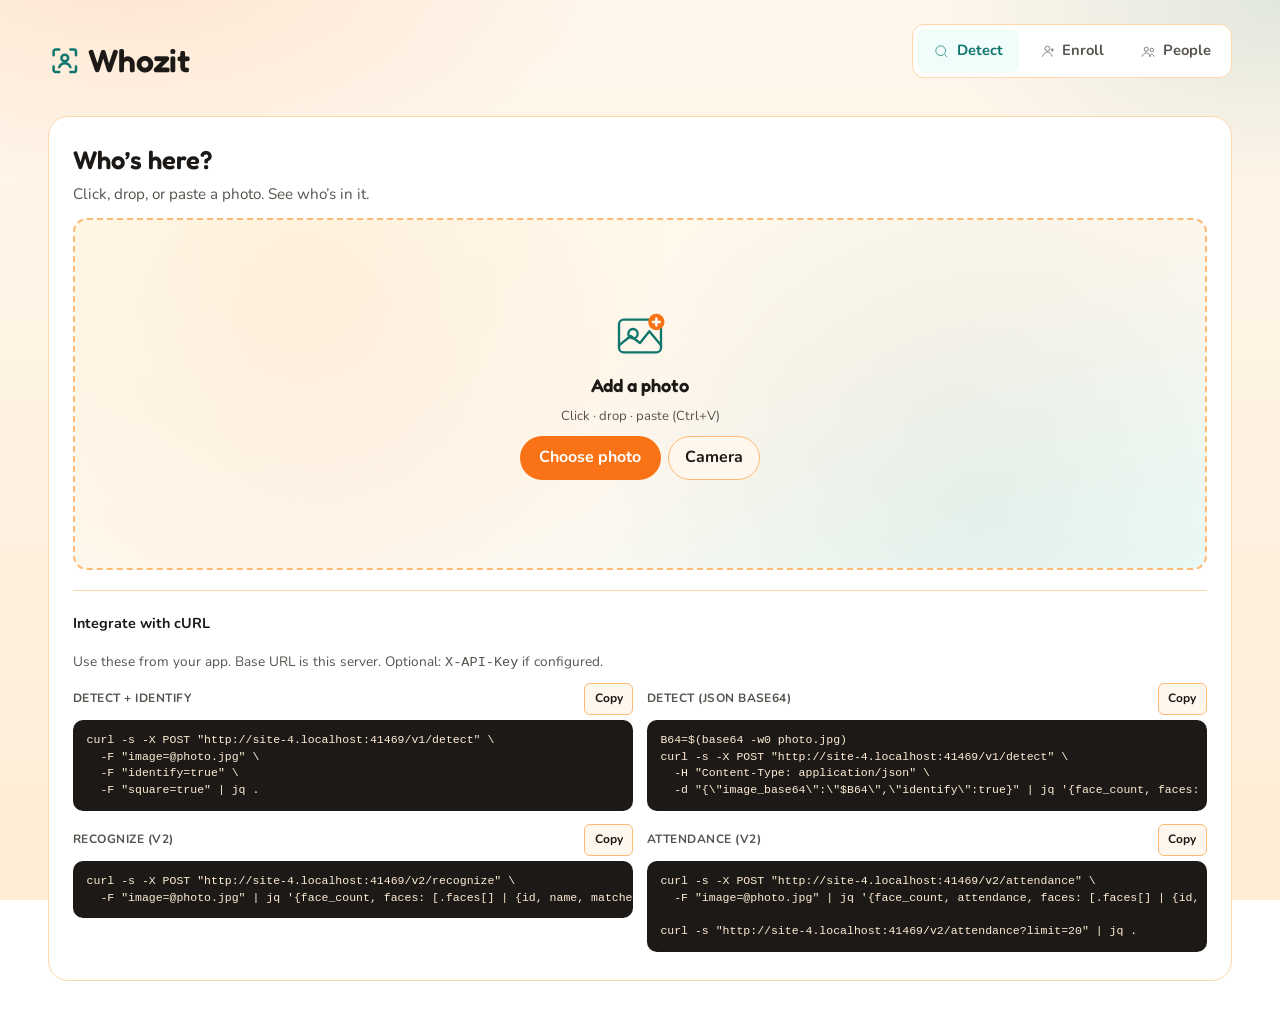
==== commit 735480fd: "Hide API key from UI and allow same-origin browser access Keep WHOZIT_API_KEY for external clients, " ====
--- a/static/index.html
+++ b/static/index.html
@@ -678,47 +678,6 @@
       font-family: ui-monospace, SFMono-Regular, Menlo, Consolas, monospace;
     }
 
-    .auth-bar {
-      display: none;
-      gap: 0.65rem;
-      align-items: end;
-      flex-wrap: wrap;
-      margin: 0 0 1rem;
-      padding: 0.85rem 1rem;
-      background: #FFF7ED;
-      border: 1px solid var(--line);
-      border-radius: 12px;
-    }
-    .auth-bar.is-visible { display: flex; }
-    .auth-bar label {
-      flex: 1 1 16rem;
-      display: grid;
-      gap: 0.3rem;
-      font-size: 0.78rem;
-      font-weight: 700;
-      color: var(--muted);
-    }
-    .auth-bar input {
-      min-height: 40px;
-      border: 1px solid var(--line-strong);
-      border-radius: 8px;
-      padding: 0.45rem 0.7rem;
-      font: inherit;
-      font-family: ui-monospace, SFMono-Regular, Menlo, Consolas, monospace;
-      font-size: 0.82rem;
-      background: #fff;
-      color: var(--ink);
-    }
-    .auth-bar .hint {
-      flex: 1 1 100%;
-      margin: 0;
-      color: var(--muted);
-      font-size: 0.82rem;
-    }
-    .auth-bar .status { margin: 0; flex: 1 1 100%; font-size: 0.85rem; }
-    .auth-bar .status.ok { color: var(--ok, #15803d); }
-    .auth-bar .status.error { color: var(--danger, #b91c1c); }
-
     @media (min-width: 1024px) {
       .shell { width: min(74rem, calc(100% - 4rem)); }
       .layout.split { gap: 1.75rem; }
@@ -763,16 +722,6 @@
       </nav>
     </header>
 
-    <div class="auth-bar" id="authBar" hidden>
-      <label for="apiKeyInput">
-        API key
-        <input id="apiKeyInput" name="api_key" type="password" autocomplete="off" spellcheck="false" placeholder="WHOZIT_API_KEY value" />
-      </label>
-      <button class="copy-btn" id="saveApiKeyBtn" type="button">Save key</button>
-      <p class="hint">Requires <code>X-API-Key</code>. Paste Coolify <code>WHOZIT_API_KEY</code> once (stored in this browser), or allow <code>/config.js</code> bootstrap.</p>
-      <div class="status" id="authStatus" role="status" aria-live="polite"></div>
-    </div>
-
     <main class="main">
       <section class="view" id="view-detect" role="tabpanel">
         <h2 class="screen-title">Who’s here?</h2>
@@ -1031,7 +980,6 @@
     </nav>
   </div>
 
-  <script src="/config.js"></script>
   <script>
     (function hydrateCurlBase() {
       const base = location.origin;
@@ -1039,19 +987,6 @@
         el.textContent = el.textContent.replaceAll("__BASE__", base);
       });
     })();
-
-    const API_KEY_STORAGE = "whozit_api_key";
-    let authEnabled = false;
-
-    function getApiKey() {
-      return (localStorage.getItem(API_KEY_STORAGE) || "").trim();
-    }
-
-    function setApiKey(value) {
-      const next = (value || "").trim();
-      if (next) localStorage.setItem(API_KEY_STORAGE, next);
-      else localStorage.removeItem(API_KEY_STORAGE);
-    }
 
     function apiErrorMessage(data, fallback) {
       return (
@@ -1064,56 +999,10 @@
     }
 
     async function apiFetch(url, options = {}) {
-      const headers = new Headers(options.headers || {});
-      const key = getApiKey();
-      if (key) headers.set("X-API-Key", key);
-      const res = await fetch(url, { ...options, headers });
+      const res = await fetch(url, options);
       const data = await res.json().catch(() => ({}));
       if (!res.ok) throw new Error(apiErrorMessage(data, res.statusText));
       return data;
-    }
-
-    async function initAuth() {
-      const authBar = document.getElementById("authBar");
-      const apiKeyInput = document.getElementById("apiKeyInput");
-      const saveApiKeyBtn = document.getElementById("saveApiKeyBtn");
-      const authStatus = document.getElementById("authStatus");
-      try {
-        const health = await fetch("/health").then((r) => r.json());
-        authEnabled = !!health.auth_enabled;
-      } catch {
-        authEnabled = false;
-      }
-      if (!authEnabled) {
-        authBar.hidden = true;
-        authBar.classList.remove("is-visible");
-        return;
-      }
-      authBar.hidden = false;
-      authBar.classList.add("is-visible");
-      if (!getApiKey() && typeof window.WHOZIT_DEFAULT_API_KEY === "string" && window.WHOZIT_DEFAULT_API_KEY.trim()) {
-        setApiKey(window.WHOZIT_DEFAULT_API_KEY.trim());
-      }
-      apiKeyInput.value = getApiKey();
-      if (getApiKey()) {
-        authStatus.className = "status ok";
-        authStatus.textContent = "API key ready for this browser.";
-      } else {
-        authStatus.className = "status error";
-        authStatus.textContent = "Enter the API key to use Detect, Enroll, and People.";
-      }
-      saveApiKeyBtn.addEventListener("click", () => {
-        setApiKey(apiKeyInput.value);
-        if (getApiKey()) {
-          authStatus.className = "status ok";
-          authStatus.textContent = "API key saved in this browser.";
-          const peopleView = document.getElementById("view-people");
-          if (peopleView && !peopleView.hidden) loadPeople();
-        } else {
-          authStatus.className = "status error";
-          authStatus.textContent = "API key cleared.";
-        }
-      });
     }
 
     document.querySelectorAll("[data-copy]").forEach((btn) => {
@@ -1517,9 +1406,6 @@
       setPeopleState("loading");
       peopleList.innerHTML = "";
       try {
-        if (authEnabled && !getApiKey()) {
-          throw new Error("Save the API key above first.");
-        }
         const data = await apiFetch("/v1/people");
         if (!data.length) {
           setPeopleState("empty");
@@ -1558,7 +1444,6 @@
     }
 
     document.getElementById("refreshPeopleBtn").addEventListener("click", loadPeople);
-    initAuth();
   </script>
 </body>
 </html>
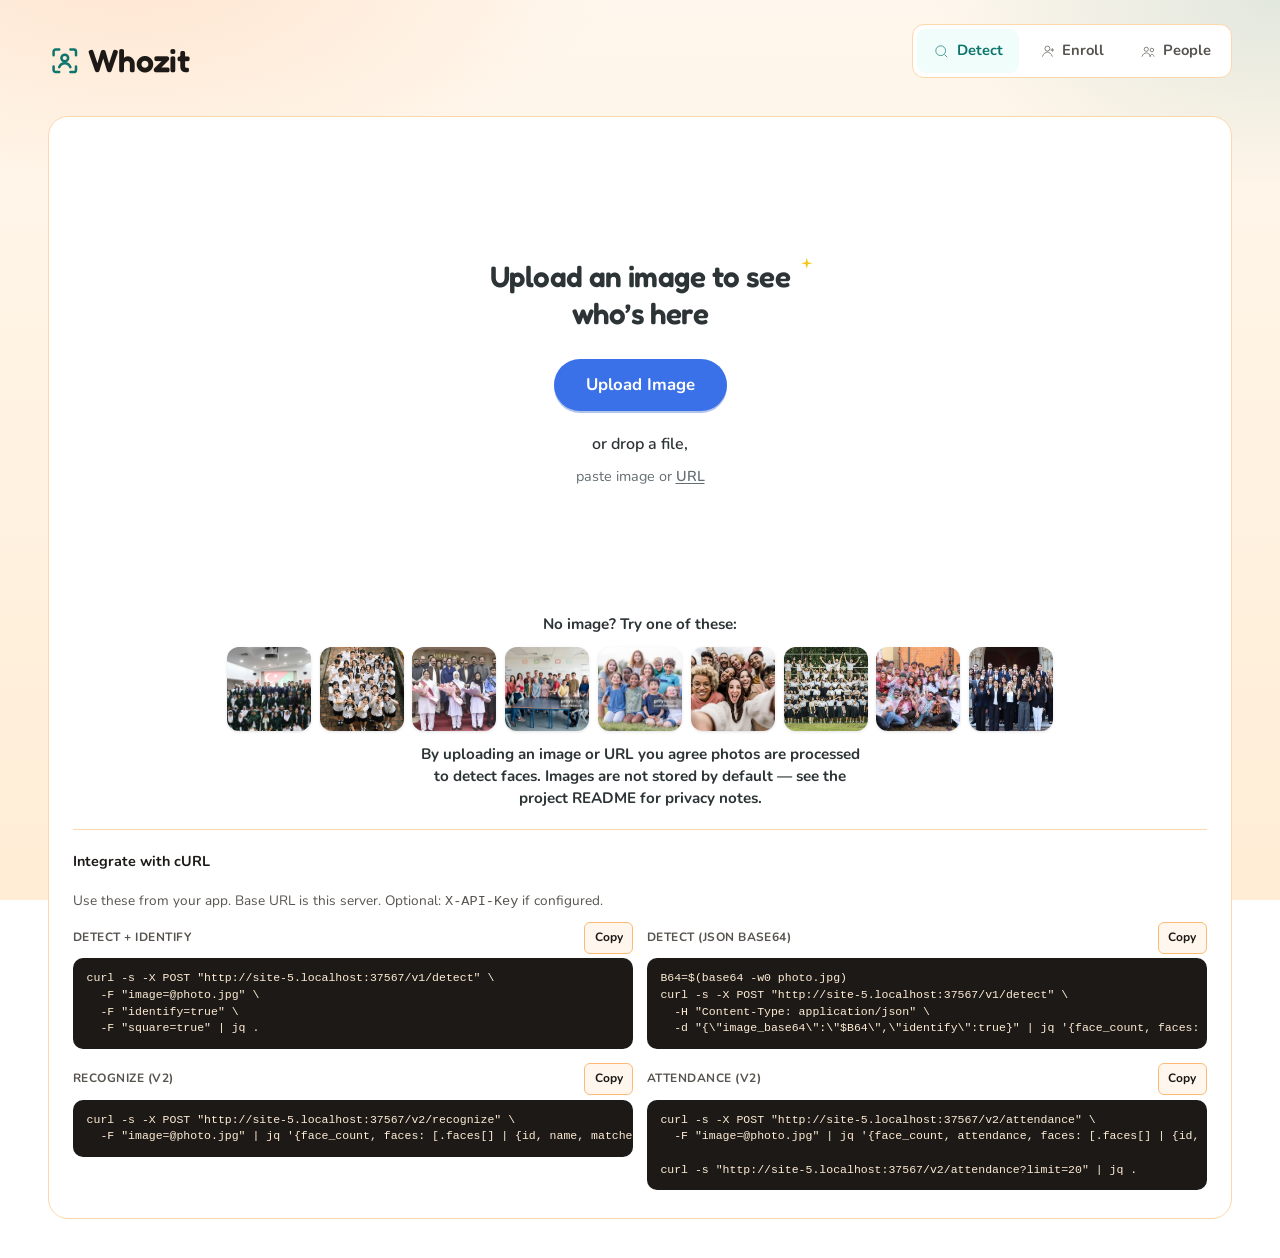
==== commit b8acf78a: "try iamges" ====
--- a/static/index.html
+++ b/static/index.html
@@ -24,6 +24,8 @@
       --cta: #F97316;
       --cta-hover: #EA580C;
       --cta-ink: #FFFFFF;
+      --upload-blue: #3B71E8;
+      --upload-blue-hover: #2F5FD0;
       --ok: #166534;
       --danger: #B91C1C;
       --unknown: #78716C;
@@ -167,8 +169,8 @@
 
     .drop {
       position: relative;
-      border: 2px dashed var(--line-strong);
-      background: linear-gradient(160deg, #FFFBEB 0%, #FFF7ED 55%, #F0FDFA 100%);
+      border: 2px dashed transparent;
+      background: #fff;
       min-height: 14rem;
       display: grid;
       place-items: center;
@@ -177,29 +179,22 @@
       cursor: pointer;
       border-radius: var(--radius);
       overflow: hidden;
-      transition: border-color var(--ease), transform 120ms ease-out;
-    }
-    .drop::before {
-      content: "";
-      position: absolute;
-      inset: 0;
-      background:
-        radial-gradient(circle at 20% 20%, rgba(249, 115, 22, 0.08), transparent 40%),
-        radial-gradient(circle at 80% 80%, rgba(15, 118, 110, 0.08), transparent 42%);
-      pointer-events: none;
-    }
-    .drop:hover,
-    .drop.dragover { border-color: var(--accent); transform: translateY(-1px); }
-    .drop:active:not(.is-busy):not(.has-result) { transform: scale(0.99); }
+      transition: border-color var(--ease), background-color var(--ease), transform 120ms ease-out;
+    }
+    .drop.dragover {
+      border-color: var(--upload-blue);
+      background: #F5F8FF;
+    }
+    .drop:active:not(.is-busy):not(.has-result) { transform: scale(0.995); }
     .drop.is-busy { pointer-events: none; opacity: 0.8; }
     .drop.has-result {
       border-style: solid;
       border-color: var(--line);
       background: #fff;
       padding: 0.5rem;
-    }
-    .drop.has-result::before { display: none; }
-    .drop.has-result:hover { border-color: var(--cta); }
+      cursor: pointer;
+    }
+    .drop.has-result:hover { border-color: var(--upload-blue); }
 
     .hint {
       position: relative;
@@ -208,6 +203,9 @@
       gap: 0.5rem;
       justify-items: center;
       color: var(--muted);
+      width: 100%;
+      max-width: 36rem;
+      padding: 1rem 0.5rem 0.5rem;
     }
     .hint-illu { width: 3.5rem; height: 3.5rem; color: var(--accent); }
     .hint strong {
@@ -231,14 +229,18 @@
       display: inline-flex;
       align-items: center;
       justify-content: center;
-      min-height: 44px;
-      padding: 0 1.2rem;
-      background: var(--cta);
-      color: var(--cta-ink);
+      min-height: 52px;
+      padding: 0 2rem;
+      background: var(--upload-blue);
+      color: #fff;
       font-weight: 700;
+      font-size: 1.05rem;
       border-radius: 999px;
-      margin-top: 0;
-    }
+      margin-top: 0.35rem;
+      box-shadow: 0 2px 0 rgba(37, 87, 194, 0.35);
+      transition: background-color var(--ease), transform 100ms ease-out;
+    }
+    .drop:hover .pick { background: var(--upload-blue-hover); }
     .pick-cam {
       display: inline-flex;
       align-items: center;
@@ -254,7 +256,154 @@
       cursor: pointer;
     }
     .pick-cam:hover { background: #FFEDD5; }
-    .drop:hover .pick { background: var(--cta-hover); }
+
+    /* remove.bg-style detect upload */
+    .upload-title {
+      position: relative;
+      margin: 0 0 0.85rem;
+      font-family: var(--display);
+      font-size: clamp(1.45rem, 4.2vw, 1.85rem);
+      font-weight: 600;
+      line-height: 1.25;
+      letter-spacing: -0.02em;
+      color: #2d3436;
+      max-width: 18ch;
+    }
+    .upload-title .sparkle {
+      position: absolute;
+      width: 1.1rem;
+      height: 1.1rem;
+      top: -0.15rem;
+      right: -0.35rem;
+      color: #F5C518;
+    }
+    .or-drop {
+      margin: 0.85rem 0 0;
+      font-size: 1rem;
+      color: #2d3436;
+      font-weight: 600;
+    }
+    .paste-hint {
+      margin: 0.15rem 0 0;
+      font-size: 0.9rem;
+      color: #636e72;
+    }
+    .paste-hint .linkish {
+      color: inherit;
+      text-decoration: underline;
+      text-underline-offset: 2px;
+      cursor: pointer;
+      background: none;
+      border: 0;
+      font: inherit;
+      padding: 0;
+      min-height: 0;
+      font-weight: 600;
+    }
+    .paste-hint .linkish:hover { color: var(--upload-blue); }
+
+    .try-samples {
+      margin-top: 1.5rem;
+      width: 100%;
+      display: grid;
+      gap: 0.75rem;
+      justify-items: center;
+      text-align: center;
+    }
+    .try-samples[hidden] { display: none !important; }
+    .try-samples > p {
+      margin: 0;
+      font-size: 0.95rem;
+      font-weight: 700;
+      color: #2d3436;
+    }
+    .sample-row {
+      display: flex;
+      flex-wrap: wrap;
+      gap: 0.55rem;
+      justify-content: center;
+      max-width: 100%;
+    }
+    .sample {
+      width: 4.5rem;
+      height: 4.5rem;
+      padding: 0;
+      border: 0;
+      border-radius: 10px;
+      overflow: hidden;
+      cursor: pointer;
+      background: #f1f3f5;
+      min-height: 0;
+      flex-shrink: 0;
+      transition: transform 140ms ease-out, box-shadow 140ms ease-out;
+      box-shadow: 0 1px 3px rgba(15, 23, 42, 0.12);
+    }
+    .sample:hover {
+      transform: translateY(-2px);
+      box-shadow: 0 6px 16px rgba(59, 113, 232, 0.25);
+    }
+    .sample:focus-visible {
+      outline: 2px solid var(--upload-blue);
+      outline-offset: 2px;
+    }
+    .sample img {
+      width: 100%;
+      height: 100%;
+      object-fit: cover;
+      display: block;
+      pointer-events: none;
+    }
+    .upload-legal {
+      margin: 1.5rem 0 0;
+      max-width: 28rem;
+      font-size: 0.72rem;
+      line-height: 1.45;
+      color: #95a5a6;
+    }
+    .upload-legal a {
+      color: inherit;
+      text-decoration: underline;
+      text-underline-offset: 2px;
+    }
+    .upload-legal a:hover { color: #636e72; }
+
+    .detect-intake {
+      display: grid;
+      gap: 0;
+      align-content: start;
+    }
+
+    #view-detect .screen-title,
+    #view-detect .lede { display: none; }
+
+    /* Enroll keeps dashed warm drop zone */
+    #enrollDrop {
+      border: 2px dashed var(--line-strong);
+      background: linear-gradient(160deg, #FFFBEB 0%, #FFF7ED 55%, #F0FDFA 100%);
+    }
+    #enrollDrop::before {
+      content: "";
+      position: absolute;
+      inset: 0;
+      background:
+        radial-gradient(circle at 20% 20%, rgba(249, 115, 22, 0.08), transparent 40%),
+        radial-gradient(circle at 80% 80%, rgba(15, 118, 110, 0.08), transparent 42%);
+      pointer-events: none;
+    }
+    #enrollDrop:hover,
+    #enrollDrop.dragover { border-color: var(--accent); transform: translateY(-1px); }
+    #enrollDrop.has-result::before { display: none; }
+    #enrollDrop.has-result:hover { border-color: var(--cta); }
+    #enrollDrop .pick {
+      background: var(--cta);
+      min-height: 44px;
+      padding: 0 1.2rem;
+      font-size: 1rem;
+      margin-top: 0;
+      box-shadow: none;
+    }
+    #enrollDrop:hover .pick { background: var(--cta-hover); }
+    #enrollDrop .hint { max-width: none; padding: 0; }
 
     .busy-msg {
       display: none;
@@ -585,9 +734,15 @@
       .layout.split:has(#detectSide[hidden]) {
         grid-template-columns: 1fr;
       }
+      #drop:not(.has-result) {
+        min-height: 28rem;
+        padding: 2rem 1.5rem 1.5rem;
+      }
       .drop { min-height: 22rem; }
       .drop img { max-height: 24rem; }
       .side { min-height: 12rem; }
+      .sample { width: 5.25rem; height: 5.25rem; border-radius: 12px; }
+      .upload-title { max-width: 20ch; }
     }
 
     /* Curl: hidden on mobile app, shown on desktop website */
@@ -690,6 +845,7 @@
       }
       .drop:hover,
       .drop:active:not(.is-busy):not(.has-result),
+      .sample:hover,
       button:active:not(:disabled) { transform: none; }
     }
   </style>
@@ -727,27 +883,64 @@
         <h2 class="screen-title">Who’s here?</h2>
         <p class="lede">Click, drop, or paste a photo. See who’s in it.</p>
         <div class="layout split">
-          <div class="drop" id="drop" tabindex="0" role="button" aria-label="Add a photo — click, drop, or paste">
-            <div class="hint" id="dropHint">
-              <svg class="hint-illu" viewBox="0 0 48 48" fill="none" aria-hidden="true">
-                <rect x="6" y="10" width="36" height="28" rx="4" stroke="currentColor" stroke-width="2"/>
-                <circle cx="18" cy="22" r="4" stroke="currentColor" stroke-width="2"/>
-                <path d="M6 32l10-8 8 6 8-10 10 12" stroke="currentColor" stroke-width="2" stroke-linecap="round" stroke-linejoin="round"/>
-                <circle cx="38" cy="12" r="7" fill="#F97316"/>
-                <path d="M38 9v6M35 12h6" stroke="#fff" stroke-width="2" stroke-linecap="round"/>
-              </svg>
-              <strong>Add a photo</strong>
-              <span class="hint-ways">Click · drop · paste (Ctrl+V)</span>
-              <span class="pick-row">
-                <span class="pick">Choose photo</span>
-                <button type="button" class="pick-cam" data-cam>Camera</button>
-              </span>
-            </div>
-            <div class="busy-msg"><span class="spinner" aria-hidden="true"></span> Working…</div>
-            <img id="annotated" alt="Photo with faces marked" hidden />
-            <span class="change">Change photo</span>
-            <input id="file" type="file" accept="image/*" hidden />
-            <input id="fileCam" type="file" accept="image/*" capture="environment" hidden />
+          <div class="detect-intake">
+            <div class="drop" id="drop" tabindex="0" role="button" aria-label="Add a photo — click, drop, or paste">
+              <div class="hint" id="dropHint">
+                <h2 class="upload-title">
+                  Upload an image to see who’s here
+                  <svg class="sparkle" viewBox="0 0 24 24" fill="currentColor" aria-hidden="true">
+                    <path d="M12 2.5l1.6 6.1L20 10l-6.4 1.4L12 17.5l-1.6-6.1L4 10l6.4-1.4L12 2.5z"/>
+                  </svg>
+                </h2>
+                <span class="pick">Upload Image</span>
+                <p class="or-drop">or drop a file,</p>
+                <p class="paste-hint">
+                  paste image or
+                  <button type="button" class="linkish" id="pasteUrlBtn">URL</button>
+                </p>
+              </div>
+              <div class="busy-msg"><span class="spinner" aria-hidden="true"></span> Working…</div>
+              <img id="annotated" alt="Photo with faces marked" hidden />
+              <span class="change">Change photo</span>
+              <input id="file" type="file" accept="image/*" hidden />
+              <input id="fileCam" type="file" accept="image/*" capture="environment" hidden />
+            </div>
+            <div class="try-samples" id="trySamples">
+              <p>No image? Try one of these:</p>
+              <div class="sample-row" id="sampleRow" role="list">
+                <button type="button" class="sample" role="listitem" data-sample="/static/student-images/instant_try_images1.jpg" aria-label="Try sample photo 1">
+                  <img src="/static/student-images/instant_try_images1.jpg" alt="" loading="lazy" width="84" height="84" />
+                </button>
+                <button type="button" class="sample" role="listitem" data-sample="/static/student-images/instant_try_images2.jpg" aria-label="Try sample photo 2">
+                  <img src="/static/student-images/instant_try_images2.jpg" alt="" loading="lazy" width="84" height="84" />
+                </button>
+                <button type="button" class="sample" role="listitem" data-sample="/static/student-images/instant_try_images3.jpg" aria-label="Try sample photo 3">
+                  <img src="/static/student-images/instant_try_images3.jpg" alt="" loading="lazy" width="84" height="84" />
+                </button>
+                <button type="button" class="sample" role="listitem" data-sample="/static/student-images/instant_try_images4.jpg" aria-label="Try sample photo 4">
+                  <img src="/static/student-images/instant_try_images4.jpg" alt="" loading="lazy" width="84" height="84" />
+                </button>
+                <button type="button" class="sample" role="listitem" data-sample="/static/student-images/instant_try_images5.jpg" aria-label="Try sample photo 5">
+                  <img src="/static/student-images/instant_try_images5.jpg" alt="" loading="lazy" width="84" height="84" />
+                </button>
+                <button type="button" class="sample" role="listitem" data-sample="/static/student-images/instant_try_images6.jpg" aria-label="Try sample photo 6">
+                  <img src="/static/student-images/instant_try_images6.jpg" alt="" loading="lazy" width="84" height="84" />
+                </button>
+                <button type="button" class="sample" role="listitem" data-sample="/static/student-images/instant_try_images7.jpg" aria-label="Try sample photo 7">
+                  <img src="/static/student-images/instant_try_images7.jpg" alt="" loading="lazy" width="84" height="84" />
+                </button>
+                <button type="button" class="sample" role="listitem" data-sample="/static/student-images/instant_try_images8.jpg" aria-label="Try sample photo 8">
+                  <img src="/static/student-images/instant_try_images8.jpg" alt="" loading="lazy" width="84" height="84" />
+                </button>
+                <button type="button" class="sample" role="listitem" data-sample="/static/student-images/instant_try_images9.jpg" aria-label="Try sample photo 9">
+                  <img src="/static/student-images/instant_try_images9.jpg" alt="" loading="lazy" width="84" height="84" />
+                </button>
+              </div>
+              <p class="upload-legal">
+                By uploading an image or URL you agree photos are processed to detect faces.
+                Images are not stored by default — see the project README for privacy notes.
+              </p>
+            </div>
           </div>
           <div class="side" id="detectSide" hidden>
             <div class="panel-state is-center" id="detectLoading" hidden>
@@ -1084,6 +1277,7 @@
           if (!zone.classList.contains("is-busy") && camInput) camInput.click();
           return;
         }
+        if (e.target.closest(".linkish")) return;
         openPicker();
       });
       zone.querySelectorAll("[data-cam]").forEach((btn) => {
@@ -1182,6 +1376,7 @@
     const detectErrorMsg = document.getElementById("detectErrorMsg");
     const detectSuccess = document.getElementById("detectSuccess");
     const detectSide = document.getElementById("detectSide");
+    const trySamples = document.getElementById("trySamples");
     let selectedFile = null;
     let detecting = false;
 
@@ -1191,6 +1386,7 @@
       detectLoading.hidden = state !== "loading";
       detectError.hidden = state !== "error";
       detectSuccess.hidden = state !== "success";
+      if (trySamples) trySamples.hidden = state === "loading" || state === "success";
       if (state === "error" && detectErrorMsg) {
         detectErrorMsg.textContent = msg || "Try another photo.";
       }
@@ -1208,6 +1404,7 @@
       annotated.removeAttribute("src");
       dropHint.hidden = false;
       drop.classList.remove("has-result");
+      if (trySamples) trySamples.hidden = false;
     }
 
     function showProcessed(data) {
@@ -1285,6 +1482,41 @@
 
     wireIntake(drop, fileInput, setFile, fileCam);
 
+    async function trySample(url) {
+      if (!url || detecting) return;
+      setDetectState("loading");
+      try {
+        const res = await fetch(url);
+        if (!res.ok) throw new Error("Could not load sample image.");
+        const blob = await res.blob();
+        const name = url.split("/").pop() || "sample.jpg";
+        setFile(new File([blob], name, { type: blob.type || "image/jpeg" }));
+      } catch (err) {
+        setDetectState("error", err.message || String(err));
+      }
+    }
+
+    document.getElementById("sampleRow")?.addEventListener("click", (e) => {
+      const btn = e.target.closest("[data-sample]");
+      if (!btn) return;
+      e.preventDefault();
+      e.stopPropagation();
+      trySample(btn.getAttribute("data-sample"));
+    });
+
+    document.getElementById("pasteUrlBtn")?.addEventListener("click", async (e) => {
+      e.preventDefault();
+      e.stopPropagation();
+      if (detecting) return;
+      const url = window.prompt("Paste an image URL");
+      if (!url || !url.trim()) return;
+      try {
+        await trySample(url.trim());
+      } catch (err) {
+        setDetectState("error", err.message || "Could not load that URL.");
+      }
+    });
+
     const enrollDrop = document.getElementById("enrollDrop");
     const enrollFile = document.getElementById("enrollFile");
     const enrollPreview = document.getElementById("enrollPreview");
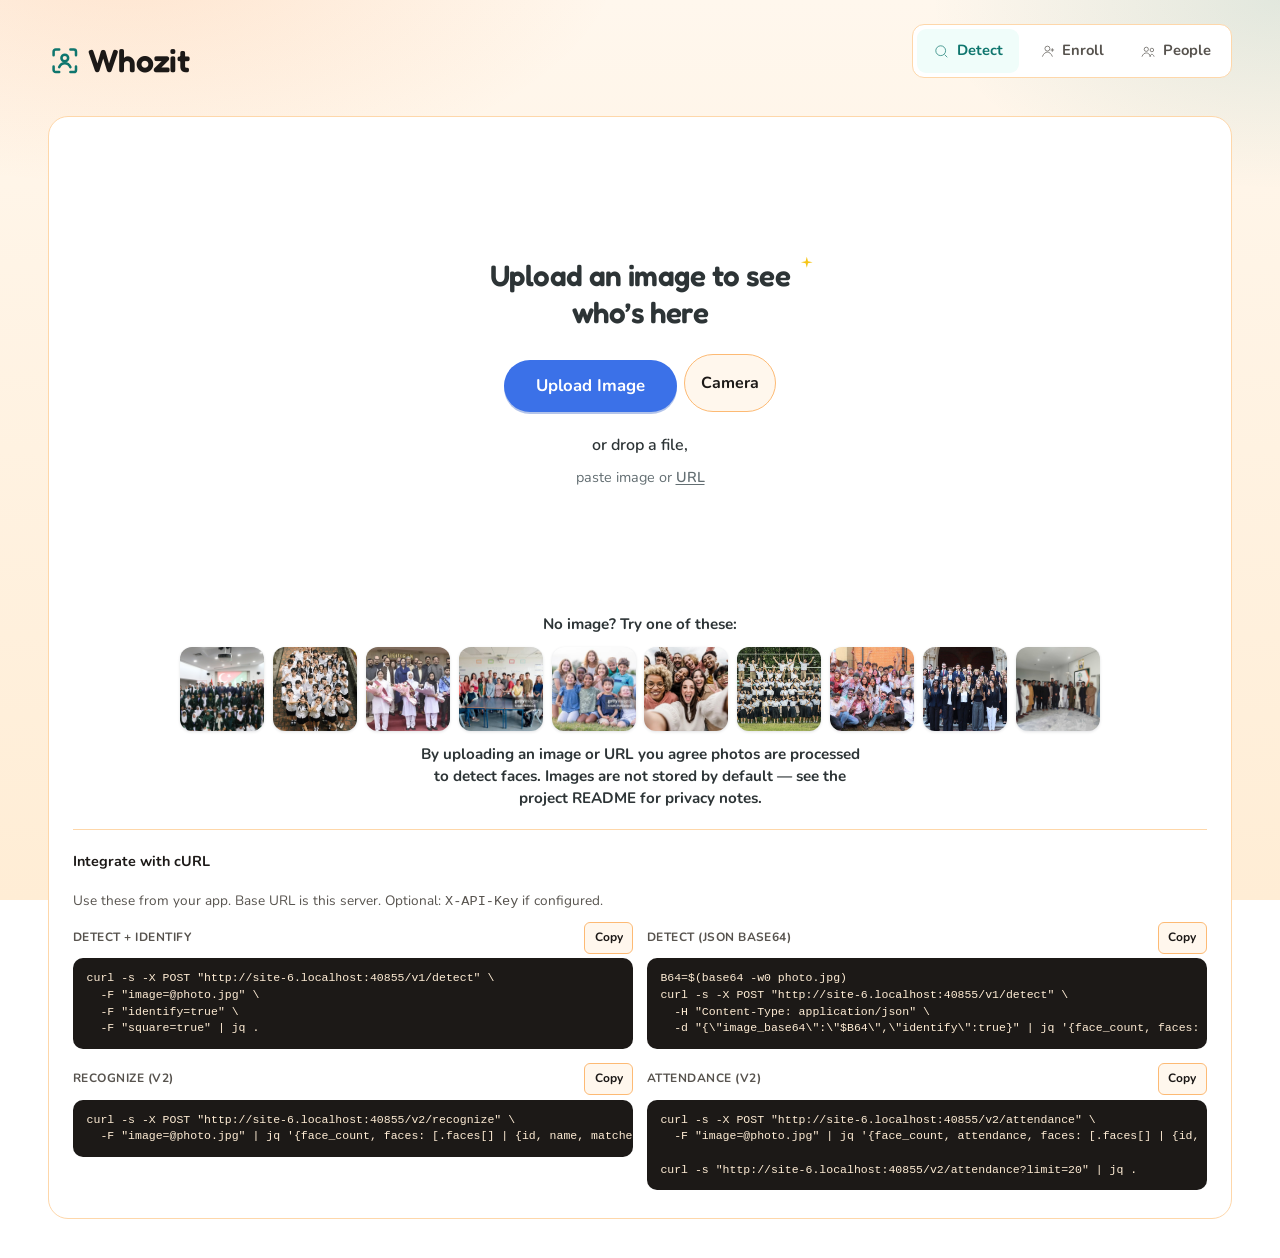
==== commit 8bb7ad59: "camera added" ====
--- a/static/index.html
+++ b/static/index.html
@@ -256,6 +256,126 @@
       cursor: pointer;
     }
     .pick-cam:hover { background: #FFEDD5; }
+    .pick-cam:focus-visible {
+      outline: 2px solid var(--upload-blue);
+      outline-offset: 2px;
+    }
+
+    .cam-modal {
+      position: fixed;
+      inset: 0;
+      z-index: 80;
+      display: flex;
+      background: #0C0A09;
+      padding: 0;
+    }
+    .cam-modal[hidden] { display: none !important; }
+    .cam-sheet {
+      position: relative;
+      display: flex;
+      flex-direction: column;
+      width: 100%;
+      height: 100%;
+      min-height: 100dvh;
+      background: #0C0A09;
+      border: 0;
+      border-radius: 0;
+      box-shadow: none;
+      overflow: hidden;
+    }
+    .cam-head {
+      position: absolute;
+      top: 0;
+      left: 0;
+      right: 0;
+      z-index: 2;
+      display: flex;
+      align-items: center;
+      justify-content: space-between;
+      gap: 0.75rem;
+      padding: max(0.85rem, env(safe-area-inset-top)) 1rem 0.85rem;
+      background: linear-gradient(to bottom, rgba(12, 10, 9, 0.72), transparent);
+      border: 0;
+      color: #FFF7ED;
+    }
+    .cam-head strong {
+      font-family: var(--display);
+      font-size: 1.1rem;
+      color: #FFF7ED;
+    }
+    .cam-close {
+      border: 0;
+      background: rgba(255, 247, 237, 0.12);
+      color: #FFF7ED;
+      font: inherit;
+      font-weight: 700;
+      cursor: pointer;
+      padding: 0.45rem 0.85rem;
+      border-radius: 999px;
+    }
+    .cam-close:hover { background: rgba(255, 247, 237, 0.22); }
+    .cam-close:focus-visible {
+      outline: 2px solid #FDBA74;
+      outline-offset: 2px;
+    }
+    .cam-stage {
+      position: relative;
+      flex: 1;
+      min-height: 0;
+      background: #0C0A09;
+      aspect-ratio: auto;
+      max-height: none;
+    }
+    .cam-stage video {
+      display: block;
+      width: 100%;
+      height: 100%;
+      object-fit: cover;
+      transform: scaleX(-1);
+    }
+    .cam-stage.is-rear video { transform: none; }
+    .cam-err {
+      position: absolute;
+      inset: 0;
+      display: flex;
+      align-items: center;
+      justify-content: center;
+      padding: 1.5rem;
+      text-align: center;
+      color: #FFEDD5;
+      font-size: 1rem;
+      line-height: 1.5;
+      background: #0C0A09;
+    }
+    .cam-err a { color: #FDBA74; font-weight: 700; }
+    .cam-err[hidden] { display: none !important; }
+    .cam-actions {
+      position: absolute;
+      left: 0;
+      right: 0;
+      bottom: 0;
+      z-index: 2;
+      display: flex;
+      flex-wrap: wrap;
+      gap: 0.75rem;
+      align-items: center;
+      justify-content: center;
+      padding: 1rem 1rem max(1.25rem, env(safe-area-inset-bottom));
+      background: linear-gradient(to top, rgba(12, 10, 9, 0.78), transparent);
+    }
+    .cam-actions .btn {
+      min-height: 56px;
+      min-width: 10rem;
+      padding: 0 1.6rem;
+      font-size: 1.05rem;
+      border-radius: 999px;
+      box-shadow: 0 8px 24px rgba(0, 0, 0, 0.35);
+    }
+    .cam-actions .btn-text {
+      min-height: 44px;
+      color: #FFEDD5;
+    }
+    .cam-actions .btn-text:hover { color: #fff; }
 
     /* remove.bg-style detect upload */
     .upload-title {
@@ -892,7 +1012,10 @@
                     <path d="M12 2.5l1.6 6.1L20 10l-6.4 1.4L12 17.5l-1.6-6.1L4 10l6.4-1.4L12 2.5z"/>
                   </svg>
                 </h2>
-                <span class="pick">Upload Image</span>
+                <span class="pick-row">
+                  <span class="pick">Upload Image</span>
+                  <button type="button" class="pick-cam" data-cam data-facing="environment">Camera</button>
+                </span>
                 <p class="or-drop">or drop a file,</p>
                 <p class="paste-hint">
                   paste image or
@@ -935,6 +1058,9 @@
                 <button type="button" class="sample" role="listitem" data-sample="/static/student-images/instant_try_images9.jpg" aria-label="Try sample photo 9">
                   <img src="/static/student-images/instant_try_images9.jpg" alt="" loading="lazy" width="84" height="84" />
                 </button>
+                <button type="button" class="sample" role="listitem" data-sample="/static/student-images/instant_try_images10.jpg" aria-label="Try sample photo 10">
+                  <img src="/static/student-images/instant_try_images10.jpg" alt="" loading="lazy" width="84" height="84" />
+                </button>
               </div>
               <p class="upload-legal">
                 By uploading an image or URL you agree photos are processed to detect faces.
@@ -1028,7 +1154,7 @@
               <span class="hint-ways">Click · drop · paste (Ctrl+V)</span>
               <span class="pick-row">
                 <span class="pick">Choose photo</span>
-                <button type="button" class="pick-cam" data-cam>Camera</button>
+                <button type="button" class="pick-cam" data-cam data-facing="user">Camera</button>
               </span>
             </div>
             <div class="busy-msg"><span class="spinner" aria-hidden="true"></span> Saving…</div>
@@ -1173,7 +1299,32 @@
     </nav>
   </div>
 
+  <div class="cam-modal" id="camModal" hidden role="dialog" aria-modal="true" aria-labelledby="camTitle">
+    <div class="cam-sheet">
+      <div class="cam-head">
+        <strong id="camTitle">Take a photo</strong>
+        <button type="button" class="cam-close" id="camCloseBtn" aria-label="Close camera">Close</button>
+      </div>
+      <div class="cam-stage" id="camStage">
+        <video id="camVideo" playsinline autoplay muted></video>
+        <p class="cam-err" id="camErr" hidden></p>
+      </div>
+      <div class="cam-actions">
+        <button type="button" class="btn" id="camSnapBtn" disabled>Take photo</button>
+        <button type="button" class="btn-text" id="camFallbackBtn">Use device camera</button>
+      </div>
+    </div>
+  </div>
+
   <script>
+    // Chrome treats 0.0.0.0 as insecure; localhost is a secure context over http.
+    (function redirectLoopbackHost() {
+      const h = location.hostname;
+      if (h !== "0.0.0.0" && h !== "[::]" && h !== "::") return;
+      const port = location.port ? `:${location.port}` : "";
+      location.replace(`http://localhost${port}${location.pathname}${location.search}${location.hash}`);
+    })();
+
     (function hydrateCurlBase() {
       const base = location.origin;
       document.querySelectorAll(".curl-snip").forEach((el) => {
@@ -1260,6 +1411,158 @@
     }
 
     const intakeTargets = [];
+    const camModal = document.getElementById("camModal");
+    const camStage = document.getElementById("camStage");
+    const camVideo = document.getElementById("camVideo");
+    const camErr = document.getElementById("camErr");
+    const camSnapBtn = document.getElementById("camSnapBtn");
+    const camCloseBtn = document.getElementById("camCloseBtn");
+    const camFallbackBtn = document.getElementById("camFallbackBtn");
+    let camStream = null;
+    let camOnFile = null;
+    let camFallbackInput = null;
+
+    function stopCamera() {
+      if (camStream) {
+        camStream.getTracks().forEach((t) => t.stop());
+        camStream = null;
+      }
+      if (camVideo) camVideo.srcObject = null;
+      camSnapBtn.disabled = true;
+    }
+
+    function closeCameraModal() {
+      stopCamera();
+      camModal.hidden = true;
+      document.body.style.overflow = "";
+      camOnFile = null;
+      camFallbackInput = null;
+      camErr.hidden = true;
+      camErr.textContent = "";
+      if (document.fullscreenElement) {
+        document.exitFullscreen().catch(() => {});
+      }
+    }
+
+    function showCamError(msg, html) {
+      if (html) {
+        camErr.innerHTML = html;
+      } else {
+        camErr.textContent = msg || "";
+      }
+      camErr.hidden = false;
+      camSnapBtn.disabled = true;
+    }
+
+    function localhostCamUrl() {
+      const port = location.port || "80";
+      return `http://localhost:${port}${location.pathname}${location.search}${location.hash}`;
+    }
+
+    async function startCamera(facingMode) {
+      stopCamera();
+      camErr.hidden = true;
+      camErr.textContent = "";
+      camStage.classList.toggle("is-rear", facingMode === "environment");
+      camSnapBtn.disabled = true;
+
+      if (!window.isSecureContext) {
+        const url = localhostCamUrl();
+        const host = location.hostname;
+        showCamError(
+          null,
+          `Camera blocked on <code>${host}</code> over http.<br>` +
+            `Open <a href="${url}">${url}</a> instead, then try Camera again.`
+        );
+        return;
+      }
+      if (!navigator.mediaDevices?.getUserMedia) {
+        showCamError("This browser cannot open the live camera. Use “Use device camera” below.");
+        return;
+      }
+
+      try {
+        camStream = await navigator.mediaDevices.getUserMedia({
+          audio: false,
+          video: {
+            facingMode: { ideal: facingMode || "user" },
+            width: { ideal: 1920 },
+            height: { ideal: 1080 },
+          },
+        });
+        camVideo.srcObject = camStream;
+        await camVideo.play().catch(() => {});
+        camSnapBtn.disabled = false;
+      } catch (err) {
+        const name = err && err.name;
+        if (name === "NotAllowedError" || name === "PermissionDeniedError") {
+          showCamError("Camera permission blocked. Allow camera for this site, then try again.");
+        } else if (name === "NotFoundError" || name === "DevicesNotFoundError") {
+          showCamError("No camera found on this device.");
+        } else if (name === "NotReadableError" || name === "TrackStartError") {
+          showCamError("Camera busy in another app. Close it and try again.");
+        } else {
+          showCamError(err.message || "Could not open camera.");
+        }
+      }
+    }
+
+    function openCameraCapture(onFile, camInput, facingMode) {
+      camOnFile = onFile;
+      camFallbackInput = camInput || null;
+      camModal.hidden = false;
+      document.body.style.overflow = "hidden";
+      if (camModal.requestFullscreen) {
+        camModal.requestFullscreen().catch(() => {});
+      }
+      camSnapBtn.focus();
+      startCamera(facingMode || "user");
+    }
+
+    function snapCameraPhoto() {
+      if (!camStream || !camOnFile || camVideo.readyState < 2) return;
+      const w = camVideo.videoWidth || 0;
+      const h = camVideo.videoHeight || 0;
+      if (!w || !h) return;
+      const canvas = document.createElement("canvas");
+      canvas.width = w;
+      canvas.height = h;
+      const ctx = canvas.getContext("2d");
+      // Mirror selfie preview for front camera so the saved photo matches what user saw.
+      if (!camStage.classList.contains("is-rear")) {
+        ctx.translate(w, 0);
+        ctx.scale(-1, 1);
+      }
+      ctx.drawImage(camVideo, 0, 0, w, h);
+      canvas.toBlob(
+        (blob) => {
+          if (!blob || !camOnFile) return;
+          const file = new File([blob], `camera-${Date.now()}.jpg`, { type: "image/jpeg" });
+          const deliver = camOnFile;
+          closeCameraModal();
+          deliver(file);
+        },
+        "image/jpeg",
+        0.92
+      );
+    }
+
+    camCloseBtn.addEventListener("click", closeCameraModal);
+    camModal.addEventListener("click", (e) => {
+      if (e.target === camModal) closeCameraModal();
+    });
+    camSnapBtn.addEventListener("click", snapCameraPhoto);
+    camFallbackBtn.addEventListener("click", () => {
+      const input = camFallbackInput;
+      closeCameraModal();
+      if (input) input.click();
+    });
+    document.addEventListener("keydown", (e) => {
+      if (e.key === "Escape" && !camModal.hidden) {
+        e.preventDefault();
+        closeCameraModal();
+      }
+    });
 
     function wireIntake(zone, input, onFile, camInput) {
       const view = zone.closest(".view");
@@ -1267,6 +1570,12 @@
 
       const openPicker = () => {
         if (!zone.classList.contains("is-busy")) input.click();
+      };
+
+      const openCam = (btn) => {
+        if (zone.classList.contains("is-busy")) return;
+        const facing = (btn && btn.getAttribute("data-facing")) || "user";
+        openCameraCapture(onFile, camInput, facing);
       };
 
       zone.addEventListener("click", (e) => {
@@ -1274,7 +1583,7 @@
         if (camBtn) {
           e.preventDefault();
           e.stopPropagation();
-          if (!zone.classList.contains("is-busy") && camInput) camInput.click();
+          openCam(camBtn);
           return;
         }
         if (e.target.closest(".linkish")) return;
@@ -1284,7 +1593,7 @@
         btn.addEventListener("click", (e) => {
           e.preventDefault();
           e.stopPropagation();
-          if (!zone.classList.contains("is-busy") && camInput) camInput.click();
+          openCam(btn);
         });
       });
       zone.addEventListener("keydown", (e) => {
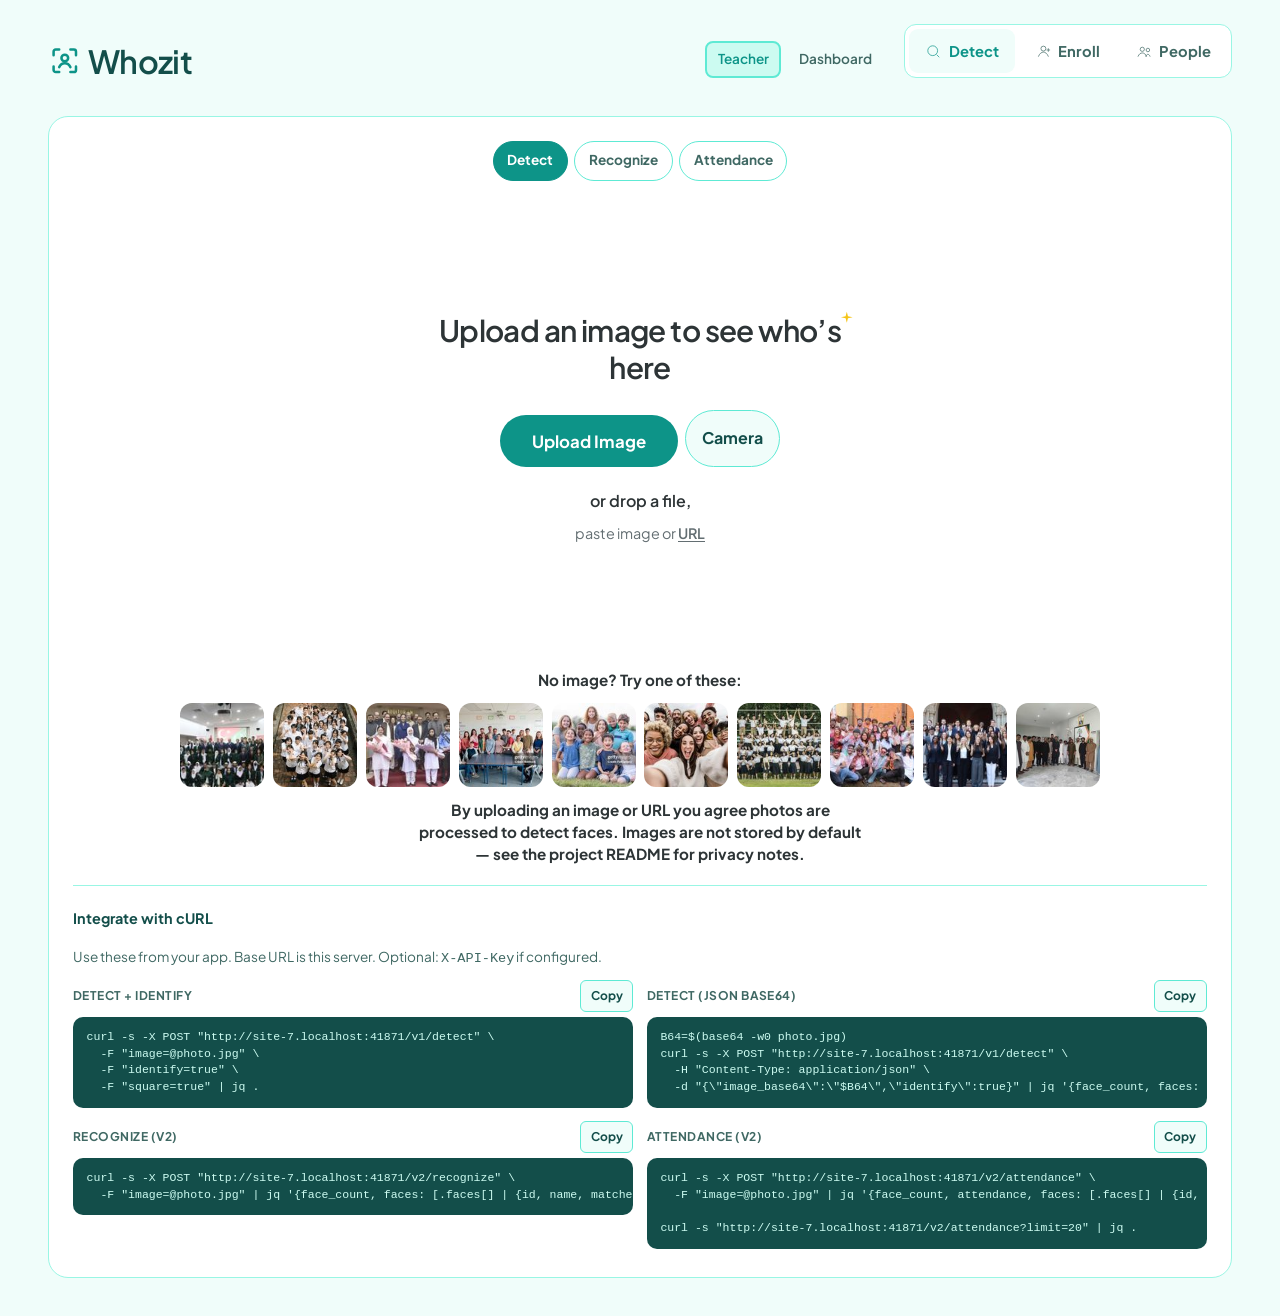
==== commit c360ff56: "Ship v3 class-scoped Whozit with seed people vectors and DB. Track data/people.json embeddings, whoz" ====
--- a/static/index.html
+++ b/static/index.html
@@ -3,36 +3,36 @@
 <head>
   <meta charset="UTF-8" />
   <meta name="viewport" content="width=device-width, initial-scale=1, viewport-fit=cover" />
-  <meta name="theme-color" content="#FFF7ED" />
+  <meta name="theme-color" content="#F0FDFA" />
   <meta name="apple-mobile-web-app-capable" content="yes" />
   <meta name="apple-mobile-web-app-status-bar-style" content="default" />
   <title>Whozit</title>
   <link rel="icon" href="/favicon.svg" type="image/svg+xml" />
   <link rel="preconnect" href="https://fonts.googleapis.com" />
   <link rel="preconnect" href="https://fonts.gstatic.com" crossorigin />
-  <link href="https://fonts.googleapis.com/css2?family=Fredoka:wght@500;600;700&family=Nunito:wght@400;600;700&display=swap" rel="stylesheet" />
+  <link href="https://fonts.googleapis.com/css2?family=Plus+Jakarta+Sans:wght@400;500;600;700&display=swap" rel="stylesheet" />
   <style>
     :root {
-      --bg: #FFF7ED;
-      --bg-2: #FFEDD5;
+      --bg: #F0FDFA;
+      --bg-2: #CCFBF1;
       --paper: #FFFFFF;
-      --ink: #1C1917;
-      --muted: #57534E;
-      --line: #FED7AA;
-      --line-strong: #FDBA74;
-      --accent: #0F766E;
+      --ink: #134E4A;
+      --muted: #3F6863;
+      --line: #99F6E4;
+      --line-strong: #5EEAD4;
+      --accent: #0D9488;
       --cta: #F97316;
       --cta-hover: #EA580C;
       --cta-ink: #FFFFFF;
-      --upload-blue: #3B71E8;
-      --upload-blue-hover: #2F5FD0;
-      --ok: #166534;
+      --upload-blue: #0D9488;
+      --upload-blue-hover: #0F766E;
+      --ok: #047857;
       --danger: #B91C1C;
-      --unknown: #78716C;
-      --font: "Nunito", system-ui, sans-serif;
-      --display: "Fredoka", system-ui, sans-serif;
+      --unknown: #64748B;
+      --font: "Plus Jakarta Sans", system-ui, sans-serif;
+      --display: "Plus Jakarta Sans", system-ui, sans-serif;
       --ease: 180ms ease-out;
-      --radius: 14px;
+      --radius: 12px;
       --nav-h: 4.25rem;
       --top-h: 3.5rem;
     }
@@ -42,12 +42,8 @@
     body {
       font-family: var(--font);
       color: var(--ink);
-      line-height: 1.45;
-      background:
-        radial-gradient(900px 420px at 10% -5%, rgba(249, 115, 22, 0.14), transparent 55%),
-        radial-gradient(700px 380px at 100% 0%, rgba(15, 118, 110, 0.12), transparent 50%),
-        linear-gradient(180deg, var(--bg) 0%, var(--bg-2) 100%);
-      background-attachment: fixed;
+      line-height: 1.5;
+      background: var(--bg);
       touch-action: manipulation;
       -webkit-tap-highlight-color: transparent;
     }
@@ -145,7 +141,7 @@
       height: 1.35rem;
       stroke-width: 2.1;
     }
-    .bottom-nav .tab:hover { color: var(--ink); background: #FFF7ED; }
+    .bottom-nav .tab:hover { color: var(--ink); background: #F0FDFA; }
     .bottom-nav .tab[aria-selected="true"] {
       color: var(--accent);
       background: #F0FDFA;
@@ -231,23 +227,76 @@
       justify-content: center;
       min-height: 52px;
       padding: 0 2rem;
+      border: 0;
       background: var(--upload-blue);
       color: #fff;
+      font: inherit;
       font-weight: 700;
       font-size: 1.05rem;
       border-radius: 999px;
       margin-top: 0.35rem;
-      box-shadow: 0 2px 0 rgba(37, 87, 194, 0.35);
+      cursor: pointer;
+      box-shadow: none;
       transition: background-color var(--ease), transform 100ms ease-out;
     }
     .drop:hover .pick { background: var(--upload-blue-hover); }
+    .mode-row {
+      display: flex;
+      flex-wrap: wrap;
+      gap: 0.4rem;
+      justify-content: center;
+      margin: 0 0 1rem;
+    }
+    .mode {
+      border: 1.5px solid var(--line-strong);
+      background: #fff;
+      color: var(--muted);
+      font: inherit;
+      font-weight: 700;
+      font-size: 0.85rem;
+      min-height: 40px;
+      padding: 0.35rem 0.85rem;
+      border-radius: 999px;
+      cursor: pointer;
+    }
+    .mode:hover { color: var(--ink); background: #F0FDFA; }
+    .mode[aria-checked="true"] {
+      color: #fff;
+      background: var(--upload-blue);
+      border-color: var(--upload-blue);
+    }
+    .mode:focus-visible {
+      outline: 2px solid var(--accent);
+      outline-offset: 2px;
+    }
+    .attendance-log {
+      margin-top: 0.75rem;
+      display: grid;
+      gap: 0.35rem;
+    }
+    .attendance-log h3 {
+      margin: 0;
+      font-family: var(--display);
+      font-size: 0.95rem;
+      font-weight: 600;
+    }
+    .att-row {
+      display: flex;
+      justify-content: space-between;
+      gap: 0.5rem;
+      font-size: 0.85rem;
+      padding: 0.35rem 0;
+      border-bottom: 1px solid var(--line);
+    }
+    .att-row:last-child { border-bottom: 0; }
+    .att-row span { color: var(--muted); font-size: 0.75rem; }
     .pick-cam {
       display: inline-flex;
       align-items: center;
       justify-content: center;
       min-height: 44px;
       padding: 0 1rem;
-      background: #FFF7ED;
+      background: #F0FDFA;
       color: var(--ink);
       border: 1.5px solid var(--line-strong) !important;
       font: inherit;
@@ -255,7 +304,7 @@
       border-radius: 999px;
       cursor: pointer;
     }
-    .pick-cam:hover { background: #FFEDD5; }
+    .pick-cam:hover { background: #CCFBF1; }
     .pick-cam:focus-visible {
       outline: 2px solid var(--upload-blue);
       outline-offset: 2px;
@@ -296,17 +345,17 @@
       padding: max(0.85rem, env(safe-area-inset-top)) 1rem 0.85rem;
       background: linear-gradient(to bottom, rgba(12, 10, 9, 0.72), transparent);
       border: 0;
-      color: #FFF7ED;
+      color: #F0FDFA;
     }
     .cam-head strong {
       font-family: var(--display);
       font-size: 1.1rem;
-      color: #FFF7ED;
+      color: #F0FDFA;
     }
     .cam-close {
       border: 0;
       background: rgba(255, 247, 237, 0.12);
-      color: #FFF7ED;
+      color: #F0FDFA;
       font: inherit;
       font-weight: 700;
       cursor: pointer;
@@ -315,7 +364,7 @@
     }
     .cam-close:hover { background: rgba(255, 247, 237, 0.22); }
     .cam-close:focus-visible {
-      outline: 2px solid #FDBA74;
+      outline: 2px solid #5EEAD4;
       outline-offset: 2px;
     }
     .cam-stage {
@@ -342,12 +391,12 @@
       justify-content: center;
       padding: 1.5rem;
       text-align: center;
-      color: #FFEDD5;
+      color: #CCFBF1;
       font-size: 1rem;
       line-height: 1.5;
       background: #0C0A09;
     }
-    .cam-err a { color: #FDBA74; font-weight: 700; }
+    .cam-err a { color: #5EEAD4; font-weight: 700; }
     .cam-err[hidden] { display: none !important; }
     .cam-actions {
       position: absolute;
@@ -369,11 +418,11 @@
       padding: 0 1.6rem;
       font-size: 1.05rem;
       border-radius: 999px;
-      box-shadow: 0 8px 24px rgba(0, 0, 0, 0.35);
+      box-shadow: none;
     }
     .cam-actions .btn-text {
       min-height: 44px;
-      color: #FFEDD5;
+      color: #CCFBF1;
     }
     .cam-actions .btn-text:hover { color: #fff; }
 
@@ -456,11 +505,11 @@
       min-height: 0;
       flex-shrink: 0;
       transition: transform 140ms ease-out, box-shadow 140ms ease-out;
-      box-shadow: 0 1px 3px rgba(15, 23, 42, 0.12);
+      box-shadow: none;
     }
     .sample:hover {
       transform: translateY(-2px);
-      box-shadow: 0 6px 16px rgba(59, 113, 232, 0.25);
+      box-shadow: none;
     }
     .sample:focus-visible {
       outline: 2px solid var(--upload-blue);
@@ -478,7 +527,7 @@
       max-width: 28rem;
       font-size: 0.72rem;
       line-height: 1.45;
-      color: #95a5a6;
+      color: #6B7280;
     }
     .upload-legal a {
       color: inherit;
@@ -499,19 +548,13 @@
     /* Enroll keeps dashed warm drop zone */
     #enrollDrop {
       border: 2px dashed var(--line-strong);
-      background: linear-gradient(160deg, #FFFBEB 0%, #FFF7ED 55%, #F0FDFA 100%);
+      background: #F0FDFA;
     }
     #enrollDrop::before {
-      content: "";
-      position: absolute;
-      inset: 0;
-      background:
-        radial-gradient(circle at 20% 20%, rgba(249, 115, 22, 0.08), transparent 40%),
-        radial-gradient(circle at 80% 80%, rgba(15, 118, 110, 0.08), transparent 42%);
-      pointer-events: none;
+      content: none;
     }
     #enrollDrop:hover,
-    #enrollDrop.dragover { border-color: var(--accent); transform: translateY(-1px); }
+    #enrollDrop.dragover { border-color: var(--accent); }
     #enrollDrop.has-result::before { display: none; }
     #enrollDrop.has-result:hover { border-color: var(--cta); }
     #enrollDrop .pick {
@@ -698,7 +741,7 @@
       border-color: var(--accent);
       background: #fff;
       outline: none;
-      box-shadow: 0 0 0 3px rgba(15, 118, 110, 0.2);
+      box-shadow: 0 0 0 3px rgba(13, 148, 136, 0.25);
     }
 
     .row {
@@ -731,12 +774,12 @@
       color: var(--muted);
       padding-inline: 0.75rem;
     }
-    .btn-text:hover:not(:disabled) { color: var(--ink); background: #FFF7ED; }
+    .btn-text:hover:not(:disabled) { color: var(--ink); background: #F0FDFA; }
     .btn-danger {
       background: #FFF1F2;
       color: var(--danger);
       padding: 0.4rem 0.7rem;
-      min-height: 40px;
+      min-height: 44px;
       border-radius: 8px;
     }
     .btn-danger:hover:not(:disabled) { background: #FFE4E6; }
@@ -927,7 +970,7 @@
     }
     .copy-btn {
       border: 1px solid var(--line-strong);
-      background: #FFF7ED;
+      background: #F0FDFA;
       color: var(--ink);
       font: inherit;
       font-size: 0.75rem;
@@ -937,12 +980,12 @@
       border-radius: 6px;
       cursor: pointer;
     }
-    .copy-btn:hover { background: #FFEDD5; }
+    .copy-btn:hover { background: #CCFBF1; }
     .api pre {
       margin: 0;
       padding: 0.75rem 0.85rem;
-      background: #1C1917;
-      color: #FFEDD5;
+      background: #134E4A;
+      color: #CCFBF1;
       overflow-x: auto;
       font-size: 0.72rem;
       line-height: 1.45;
@@ -981,6 +1024,10 @@
         </svg>
         Whozit
       </h1>
+      <nav class="app-nav-links" aria-label="Apps" style="display:flex;gap:0.35rem;flex-wrap:wrap;margin-left:auto;margin-right:0.5rem">
+        <a href="/teacher" style="font-weight:600;font-size:0.85rem;color:#0D9488;text-decoration:none;padding:0.4rem 0.65rem;border-radius:8px;border:2px solid #5EEAD4;background:#CCFBF1">Teacher</a>
+        <a href="/dashboard" style="font-weight:600;font-size:0.85rem;color:#3F6863;text-decoration:none;padding:0.4rem 0.65rem;border-radius:8px;border:2px solid transparent">Dashboard</a>
+      </nav>
       <span class="screen-label" id="screenLabel">Detect</span>
       <nav class="site-nav" role="tablist" aria-label="Main">
         <button class="tab" role="tab" data-view="view-detect" aria-controls="view-detect" aria-selected="true" type="button">
@@ -1002,9 +1049,14 @@
       <section class="view" id="view-detect" role="tabpanel">
         <h2 class="screen-title">Who’s here?</h2>
         <p class="lede">Click, drop, or paste a photo. See who’s in it.</p>
+        <div class="mode-row" role="radiogroup" aria-label="Photo mode">
+          <button type="button" class="mode" data-mode="detect" aria-checked="true">Detect</button>
+          <button type="button" class="mode" data-mode="recognize" aria-checked="false">Recognize</button>
+          <button type="button" class="mode" data-mode="attendance" aria-checked="false">Attendance</button>
+        </div>
         <div class="layout split">
           <div class="detect-intake">
-            <div class="drop" id="drop" tabindex="0" role="button" aria-label="Add a photo — click, drop, or paste">
+            <div class="drop" id="drop" aria-label="Photo drop zone — drop or paste an image">
               <div class="hint" id="dropHint">
                 <h2 class="upload-title">
                   Upload an image to see who’s here
@@ -1013,7 +1065,7 @@
                   </svg>
                 </h2>
                 <span class="pick-row">
-                  <span class="pick">Upload Image</span>
+                  <button type="button" class="pick" id="uploadBtn">Upload Image</button>
                   <button type="button" class="pick-cam" data-cam data-facing="environment">Camera</button>
                 </span>
                 <p class="or-drop">or drop a file,</p>
@@ -1032,34 +1084,34 @@
               <p>No image? Try one of these:</p>
               <div class="sample-row" id="sampleRow" role="list">
                 <button type="button" class="sample" role="listitem" data-sample="/static/student-images/instant_try_images1.jpg" aria-label="Try sample photo 1">
-                  <img src="/static/student-images/instant_try_images1.jpg" alt="" loading="lazy" width="84" height="84" />
+                  <img src="/static/student-images/thumbs/instant_try_images1.jpg" alt="" loading="lazy" width="84" height="84" />
                 </button>
                 <button type="button" class="sample" role="listitem" data-sample="/static/student-images/instant_try_images2.jpg" aria-label="Try sample photo 2">
-                  <img src="/static/student-images/instant_try_images2.jpg" alt="" loading="lazy" width="84" height="84" />
+                  <img src="/static/student-images/thumbs/instant_try_images2.jpg" alt="" loading="lazy" width="84" height="84" />
                 </button>
                 <button type="button" class="sample" role="listitem" data-sample="/static/student-images/instant_try_images3.jpg" aria-label="Try sample photo 3">
-                  <img src="/static/student-images/instant_try_images3.jpg" alt="" loading="lazy" width="84" height="84" />
+                  <img src="/static/student-images/thumbs/instant_try_images3.jpg" alt="" loading="lazy" width="84" height="84" />
                 </button>
                 <button type="button" class="sample" role="listitem" data-sample="/static/student-images/instant_try_images4.jpg" aria-label="Try sample photo 4">
-                  <img src="/static/student-images/instant_try_images4.jpg" alt="" loading="lazy" width="84" height="84" />
+                  <img src="/static/student-images/thumbs/instant_try_images4.jpg" alt="" loading="lazy" width="84" height="84" />
                 </button>
                 <button type="button" class="sample" role="listitem" data-sample="/static/student-images/instant_try_images5.jpg" aria-label="Try sample photo 5">
-                  <img src="/static/student-images/instant_try_images5.jpg" alt="" loading="lazy" width="84" height="84" />
+                  <img src="/static/student-images/thumbs/instant_try_images5.jpg" alt="" loading="lazy" width="84" height="84" />
                 </button>
                 <button type="button" class="sample" role="listitem" data-sample="/static/student-images/instant_try_images6.jpg" aria-label="Try sample photo 6">
-                  <img src="/static/student-images/instant_try_images6.jpg" alt="" loading="lazy" width="84" height="84" />
+                  <img src="/static/student-images/thumbs/instant_try_images6.jpg" alt="" loading="lazy" width="84" height="84" />
                 </button>
                 <button type="button" class="sample" role="listitem" data-sample="/static/student-images/instant_try_images7.jpg" aria-label="Try sample photo 7">
-                  <img src="/static/student-images/instant_try_images7.jpg" alt="" loading="lazy" width="84" height="84" />
+                  <img src="/static/student-images/thumbs/instant_try_images7.jpg" alt="" loading="lazy" width="84" height="84" />
                 </button>
                 <button type="button" class="sample" role="listitem" data-sample="/static/student-images/instant_try_images8.jpg" aria-label="Try sample photo 8">
-                  <img src="/static/student-images/instant_try_images8.jpg" alt="" loading="lazy" width="84" height="84" />
+                  <img src="/static/student-images/thumbs/instant_try_images8.jpg" alt="" loading="lazy" width="84" height="84" />
                 </button>
                 <button type="button" class="sample" role="listitem" data-sample="/static/student-images/instant_try_images9.jpg" aria-label="Try sample photo 9">
-                  <img src="/static/student-images/instant_try_images9.jpg" alt="" loading="lazy" width="84" height="84" />
+                  <img src="/static/student-images/thumbs/instant_try_images9.jpg" alt="" loading="lazy" width="84" height="84" />
                 </button>
                 <button type="button" class="sample" role="listitem" data-sample="/static/student-images/instant_try_images10.jpg" aria-label="Try sample photo 10">
-                  <img src="/static/student-images/instant_try_images10.jpg" alt="" loading="lazy" width="84" height="84" />
+                  <img src="/static/student-images/thumbs/instant_try_images10.jpg" alt="" loading="lazy" width="84" height="84" />
                 </button>
               </div>
               <p class="upload-legal">
@@ -1087,6 +1139,12 @@
               <div class="results" id="results">
                 <h2 id="countTitle">0 people</h2>
                 <div class="faces" id="faces"></div>
+                <div class="attendance-log" id="attendanceLog" hidden>
+                  <h3>Marked present</h3>
+                  <div id="attendanceMarked"></div>
+                  <h3 style="margin-top:0.75rem;">Recent events</h3>
+                  <div id="attendanceRecent"></div>
+                </div>
               </div>
             </div>
           </div>
@@ -1142,7 +1200,7 @@
         <h2 class="screen-title">Add a person</h2>
         <p class="lede">Clear face + name. Click, drop, or paste a photo.</p>
         <div class="layout split">
-          <div class="drop" id="enrollDrop" tabindex="0" role="button" aria-label="Add a face photo — click, drop, or paste">
+          <div class="drop" id="enrollDrop" aria-label="Face photo drop zone — drop or paste an image">
             <div class="hint" id="enrollHint">
               <svg class="hint-illu" viewBox="0 0 48 48" fill="none" aria-hidden="true">
                 <circle cx="24" cy="18" r="8" stroke="currentColor" stroke-width="2"/>
@@ -1153,7 +1211,7 @@
               <strong>Add a face</strong>
               <span class="hint-ways">Click · drop · paste (Ctrl+V)</span>
               <span class="pick-row">
-                <span class="pick">Choose photo</span>
+                <button type="button" class="pick" id="enrollUploadBtn">Choose photo</button>
                 <button type="button" class="pick-cam" data-cam data-facing="user">Camera</button>
               </span>
             </div>
@@ -1164,10 +1222,6 @@
             <input id="enrollCam" type="file" accept="image/*" capture="user" hidden />
           </div>
           <div class="side" id="enrollSide">
-            <div class="panel-state is-center" id="enrollIdle" hidden>
-              <p class="state-title">Add a face photo first</p>
-              <p class="state-text">Then type a name and save.</p>
-            </div>
             <form id="enrollForm">
               <label class="field" for="enrollName">
                 Name
@@ -1184,12 +1238,12 @@
             </div>
             <div class="panel-state is-center is-ok" id="enrollOk" hidden style="min-height:auto;margin-top:0.75rem;">
               <p class="state-title" id="enrollOkMsg">Saved</p>
+              <button class="btn-text" id="enrollViewPeopleBtn" type="button">View in People</button>
             </div>
             <div class="panel-state is-center is-error" id="enrollErr" hidden style="min-height:auto;margin-top:0.75rem;">
               <p class="state-title">Couldn’t save</p>
               <p class="state-text" id="enrollErrMsg"></p>
             </div>
-            <div class="status" id="enrollStatus" role="status" aria-live="polite" hidden></div>
           </div>
         </div>
 
@@ -1248,7 +1302,6 @@
             <p class="state-text" id="peopleErrorMsg"></p>
           </div>
           <div class="people" id="peopleList"></div>
-          <div class="status" id="peopleStatus" role="status" aria-live="polite" hidden></div>
         </div>
 
         <details class="api" open>
@@ -1306,7 +1359,7 @@
         <button type="button" class="cam-close" id="camCloseBtn" aria-label="Close camera">Close</button>
       </div>
       <div class="cam-stage" id="camStage">
-        <video id="camVideo" playsinline autoplay muted></video>
+        <video id="camVideo" playsinline autoplay muted aria-label="Camera preview"></video>
         <p class="cam-err" id="camErr" hidden></p>
       </div>
       <div class="cam-actions">
@@ -1421,6 +1474,15 @@
     let camStream = null;
     let camOnFile = null;
     let camFallbackInput = null;
+    let camReturnFocus = null;
+
+    function escapeHtml(s) {
+      return String(s)
+        .replace(/&/g, "&amp;")
+        .replace(/</g, "&lt;")
+        .replace(/>/g, "&gt;")
+        .replace(/"/g, "&quot;");
+    }
 
     function stopCamera() {
       if (camStream) {
@@ -1441,6 +1503,11 @@
       camErr.textContent = "";
       if (document.fullscreenElement) {
         document.exitFullscreen().catch(() => {});
+      }
+      const back = camReturnFocus;
+      camReturnFocus = null;
+      if (back && typeof back.focus === "function") {
+        try { back.focus(); } catch (_) {}
       }
     }
 
@@ -1508,6 +1575,7 @@
     }
 
     function openCameraCapture(onFile, camInput, facingMode) {
+      camReturnFocus = document.activeElement;
       camOnFile = onFile;
       camFallbackInput = camInput || null;
       camModal.hidden = false;
@@ -1547,6 +1615,12 @@
       );
     }
 
+    function camFocusables() {
+      return [...camModal.querySelectorAll("button:not([disabled])")].filter(
+        (el) => el.offsetParent !== null || el === camSnapBtn
+      );
+    }
+
     camCloseBtn.addEventListener("click", closeCameraModal);
     camModal.addEventListener("click", (e) => {
       if (e.target === camModal) closeCameraModal();
@@ -1558,9 +1632,23 @@
       if (input) input.click();
     });
     document.addEventListener("keydown", (e) => {
-      if (e.key === "Escape" && !camModal.hidden) {
+      if (camModal.hidden) return;
+      if (e.key === "Escape") {
         e.preventDefault();
         closeCameraModal();
+        return;
+      }
+      if (e.key !== "Tab") return;
+      const nodes = camFocusables();
+      if (!nodes.length) return;
+      const first = nodes[0];
+      const last = nodes[nodes.length - 1];
+      if (e.shiftKey && document.activeElement === first) {
+        e.preventDefault();
+        last.focus();
+      } else if (!e.shiftKey && document.activeElement === last) {
+        e.preventDefault();
+        first.focus();
       }
     });
 
@@ -1578,16 +1666,12 @@
         openCameraCapture(onFile, camInput, facing);
       };
 
-      zone.addEventListener("click", (e) => {
-        const camBtn = e.target.closest("[data-cam]");
-        if (camBtn) {
+      zone.querySelectorAll(".pick").forEach((btn) => {
+        btn.addEventListener("click", (e) => {
           e.preventDefault();
           e.stopPropagation();
-          openCam(camBtn);
-          return;
-        }
-        if (e.target.closest(".linkish")) return;
-        openPicker();
+          openPicker();
+        });
       });
       zone.querySelectorAll("[data-cam]").forEach((btn) => {
         btn.addEventListener("click", (e) => {
@@ -1596,11 +1680,9 @@
           openCam(btn);
         });
       });
-      zone.addEventListener("keydown", (e) => {
-        if (e.key === "Enter" || e.key === " ") {
-          e.preventDefault();
-          openPicker();
-        }
+      zone.addEventListener("click", (e) => {
+        if (e.target.closest("button") || e.target.closest("a") || e.target.closest("input")) return;
+        if (zone.classList.contains("has-result")) openPicker();
       });
 
       const bindInput = (inp) => {
@@ -1686,8 +1768,43 @@
     const detectSuccess = document.getElementById("detectSuccess");
     const detectSide = document.getElementById("detectSide");
     const trySamples = document.getElementById("trySamples");
+    const attendanceLog = document.getElementById("attendanceLog");
+    const attendanceMarked = document.getElementById("attendanceMarked");
+    const attendanceRecent = document.getElementById("attendanceRecent");
+    const uploadTitle = document.querySelector("#dropHint .upload-title");
     let selectedFile = null;
     let detecting = false;
+    let detectMode = "detect";
+    const modeEndpoints = {
+      detect: "/v1/detect",
+      recognize: "/v2/recognize",
+      attendance: "/v2/attendance",
+    };
+    const modeTitles = {
+      detect: "Upload an image to see who’s here",
+      recognize: "Upload an image to match names",
+      attendance: "Upload an image to mark attendance",
+    };
+
+    function setDetectMode(mode) {
+      detectMode = modeEndpoints[mode] ? mode : "detect";
+      document.querySelectorAll(".mode-row .mode").forEach((btn) => {
+        btn.setAttribute("aria-checked", btn.getAttribute("data-mode") === detectMode ? "true" : "false");
+      });
+      if (uploadTitle) {
+        const sparkle = uploadTitle.querySelector(".sparkle");
+        uploadTitle.replaceChildren(
+          document.createTextNode(modeTitles[detectMode] + " "),
+          ...(sparkle ? [sparkle] : [])
+        );
+      }
+      if (attendanceLog) attendanceLog.hidden = detectMode !== "attendance";
+      if (detectMode === "attendance") loadAttendanceRecent();
+    }
+
+    document.querySelectorAll(".mode-row .mode").forEach((btn) => {
+      btn.addEventListener("click", () => setDetectMode(btn.getAttribute("data-mode")));
+    });
 
     function setDetectState(state, msg) {
       const active = state === "loading" || state === "error" || state === "success";
@@ -1731,6 +1848,50 @@
       return true;
     }
 
+    function renderAttendance(data) {
+      if (!attendanceLog) return;
+      const show = detectMode === "attendance";
+      attendanceLog.hidden = !show;
+      if (!show) return;
+      const marked = data.attendance || [];
+      if (attendanceMarked) {
+        if (!marked.length) {
+          attendanceMarked.innerHTML = `<p class="state-text">No enrolled matches to mark.</p>`;
+        } else {
+          attendanceMarked.innerHTML = marked
+            .map(
+              (e) =>
+                `<div class="att-row"><strong>${escapeHtml(e.name || "unknown")}</strong><span>${escapeHtml(
+                  e.match_score != null ? String(e.match_score) : ""
+                )}</span></div>`
+            )
+            .join("");
+        }
+      }
+      loadAttendanceRecent();
+    }
+
+    async function loadAttendanceRecent() {
+      if (!attendanceRecent) return;
+      try {
+        const events = await apiFetch("/v2/attendance?limit=10");
+        if (!events.length) {
+          attendanceRecent.innerHTML = `<p class="state-text">No events yet.</p>`;
+          return;
+        }
+        attendanceRecent.innerHTML = events
+          .map((e) => {
+            const when = (e.timestamp || "").replace("T", " ").slice(0, 19);
+            return `<div class="att-row"><strong>${escapeHtml(e.name || "unknown")}</strong><span>${escapeHtml(
+              when
+            )}</span></div>`;
+          })
+          .join("");
+      } catch (err) {
+        attendanceRecent.innerHTML = `<p class="state-text">${escapeHtml(err.message || "Could not load events.")}</p>`;
+      }
+    }
+
     async function detectFaces() {
       if (!selectedFile || detecting) return;
       setBusy(true);
@@ -1745,17 +1906,24 @@
       form.append("crop_format", "jpeg");
       form.append("max_faces", "50");
       form.append("square", "true");
-      form.append("identify", "true");
-      form.append("match_thresh", "0.35");
+      if (detectMode === "detect") {
+        form.append("identify", "true");
+        form.append("match_thresh", "0.35");
+      }
 
       try {
-        const data = await apiFetch("/v1/detect", { method: "POST", body: form });
+        const data = await apiFetch(modeEndpoints[detectMode], { method: "POST", body: form });
         if (!showProcessed(data)) return;
         const named = (data.faces || []).filter((f) => f.matched && f.name).length;
-        countTitle.textContent =
+        const markedN = (data.attendance || []).length;
+        let title =
           data.face_count === 1
             ? `1 person${named ? ` · ${named} named` : ""}`
             : `${data.face_count} people${named ? ` · ${named} named` : ""}`;
+        if (detectMode === "attendance") {
+          title += markedN ? ` · ${markedN} marked` : " · none marked";
+        }
+        countTitle.textContent = title;
 
         (data.faces || []).forEach((face, i) => {
           const card = document.createElement("article");
@@ -1764,12 +1932,14 @@
           const src = `data:${face.mime_type};base64,${face.image_base64}`;
           const label = face.matched && face.name ? face.name : "unknown";
           const nameClass = face.matched && face.name ? "name" : "name unknown";
+          const safe = escapeHtml(label);
           card.innerHTML = `
-            <div class="thumb"><img alt="${label}" src="${src}" /></div>
-            <div class="${nameClass}">${label}</div>
+            <div class="thumb"><img alt="${safe}" src="${src}" /></div>
+            <div class="${nameClass}">${safe}</div>
           `;
           facesEl.appendChild(card);
         });
+        renderAttendance(data);
         setDetectState("success");
       } catch (err) {
         resetViewer();
@@ -1791,7 +1961,8 @@
 
     wireIntake(drop, fileInput, setFile, fileCam);
 
-    async function trySample(url) {
+    async function trySample(url, opts) {
+      const fromUrl = !!(opts && opts.fromUrl);
       if (!url || detecting) return;
       setDetectState("loading");
       try {
@@ -1801,7 +1972,10 @@
         const name = url.split("/").pop() || "sample.jpg";
         setFile(new File([blob], name, { type: blob.type || "image/jpeg" }));
       } catch (err) {
-        setDetectState("error", err.message || String(err));
+        const msg = fromUrl
+          ? "Could not fetch that URL (browser CORS often blocks it). Upload or paste an image instead."
+          : err.message || String(err);
+        setDetectState("error", msg);
       }
     }
 
@@ -1819,11 +1993,7 @@
       if (detecting) return;
       const url = window.prompt("Paste an image URL");
       if (!url || !url.trim()) return;
-      try {
-        await trySample(url.trim());
-      } catch (err) {
-        setDetectState("error", err.message || "Could not load that URL.");
-      }
+      await trySample(url.trim(), { fromUrl: true });
     });
 
     const enrollDrop = document.getElementById("enrollDrop");
@@ -1914,11 +2084,21 @@
       try {
         const data = await apiFetch("/v1/enroll", { method: "POST", body: form });
         setEnrollBanner("ok", `Saved ${data.person.name}`);
+        enrollSelected = null;
+        enrollFile.value = "";
+        enrollName.value = "";
+        resetEnrollPreview();
+        enrollBtn.disabled = true;
+        enrollClearBtn.disabled = true;
       } catch (err) {
         setEnrollBanner("error", err.message || String(err));
       } finally {
         setEnrollBusy(false);
       }
+    });
+
+    document.getElementById("enrollViewPeopleBtn")?.addEventListener("click", () => {
+      switchTab("view-people");
     });
 
     const peopleList = document.getElementById("peopleList");
@@ -1933,14 +2113,6 @@
       peopleError.hidden = state !== "error";
       peopleList.hidden = state !== "list";
       if (state === "error") peopleErrorMsg.textContent = msg || "Try refresh.";
-    }
-
-    function escapeHtml(s) {
-      return String(s)
-        .replace(/&/g, "&amp;")
-        .replace(/</g, "&lt;")
-        .replace(/>/g, "&gt;")
-        .replace(/"/g, "&quot;");
     }
 
     async function loadPeople() {
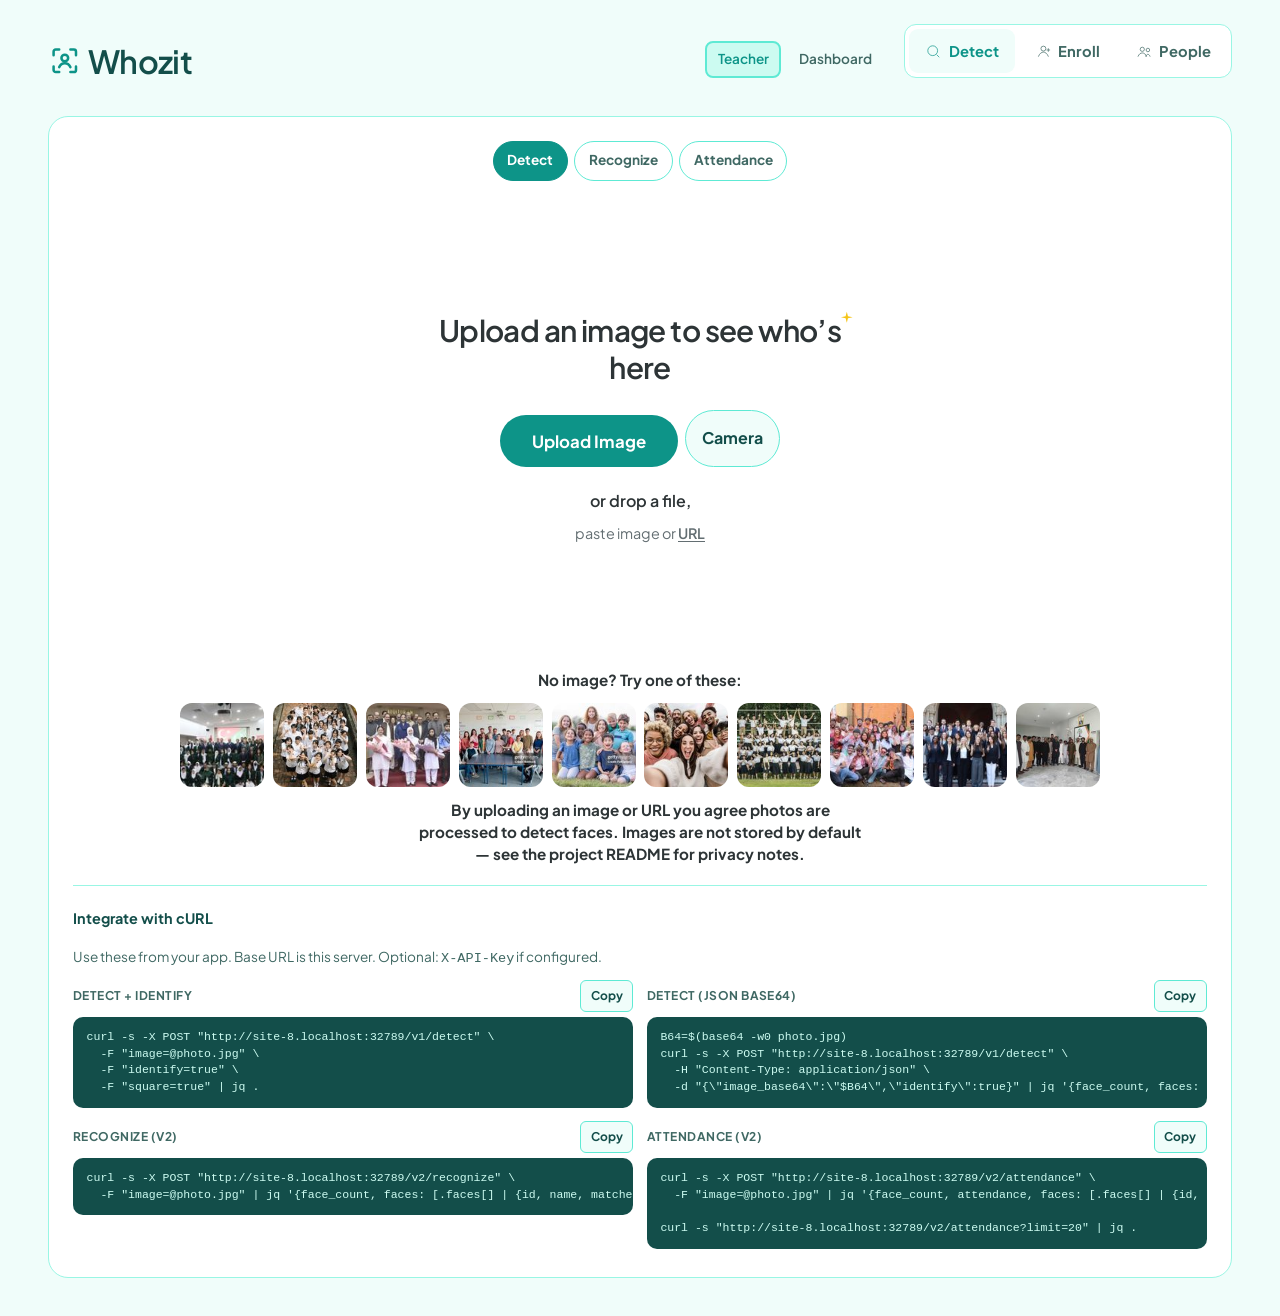
==== commit 1eaad17c: "all" ====
--- a/static/index.html
+++ b/static/index.html
@@ -338,34 +338,114 @@
       left: 0;
       right: 0;
       z-index: 2;
-      display: flex;
+      display: grid;
+      grid-template-columns: 2.75rem 1fr 2.75rem;
       align-items: center;
-      justify-content: space-between;
       gap: 0.75rem;
-      padding: max(0.85rem, env(safe-area-inset-top)) 1rem 0.85rem;
-      background: linear-gradient(to bottom, rgba(12, 10, 9, 0.72), transparent);
+      padding: max(0.85rem, env(safe-area-inset-top)) 1rem 1.5rem;
+      background: linear-gradient(to bottom, rgba(12, 10, 9, 0.8), transparent);
       border: 0;
       color: #F0FDFA;
-    }
-    .cam-head strong {
+      text-align: center;
+    }
+    .cam-title {
+      display: grid;
+      gap: 0.15rem;
+      justify-items: center;
+    }
+    .cam-title strong {
       font-family: var(--display);
-      font-size: 1.1rem;
+      font-size: 1.35rem;
+      font-weight: 600;
+      letter-spacing: -0.02em;
       color: #F0FDFA;
     }
-    .cam-close {
+    .cam-hint {
+      margin: 0;
+      display: inline-flex;
+      align-items: center;
+      gap: 0.35rem;
+      font-size: 0.85rem;
+      color: #CCFBF1;
+    }
+    .cam-hint svg {
+      width: 1rem;
+      height: 1rem;
+      color: #5EEAD4;
+      flex-shrink: 0;
+    }
+    .cam-icon-btn {
+      display: inline-flex;
+      align-items: center;
+      justify-content: center;
+      width: 2.75rem;
+      height: 2.75rem;
+      padding: 0;
       border: 0;
-      background: rgba(255, 247, 237, 0.12);
+      border-radius: 999px;
+      background: rgba(240, 253, 250, 0.14);
+      backdrop-filter: blur(6px);
       color: #F0FDFA;
-      font: inherit;
-      font-weight: 700;
       cursor: pointer;
-      padding: 0.45rem 0.85rem;
-      border-radius: 999px;
-    }
-    .cam-close:hover { background: rgba(255, 247, 237, 0.22); }
-    .cam-close:focus-visible {
+    }
+    .cam-icon-btn svg { width: 1.4rem; height: 1.4rem; }
+    .cam-icon-btn:hover { background: rgba(240, 253, 250, 0.28); }
+    .cam-icon-btn:focus-visible {
       outline: 2px solid #5EEAD4;
       outline-offset: 2px;
+    }
+    .cam-pill {
+      position: absolute;
+      top: max(5.5rem, calc(env(safe-area-inset-top) + 5rem));
+      left: 50%;
+      transform: translateX(-50%);
+      z-index: 2;
+      display: inline-flex;
+      align-items: center;
+      gap: 0.4rem;
+      padding: 0.3rem 0.7rem;
+      border-radius: 999px;
+      border: 1px solid rgba(94, 234, 212, 0.5);
+      background: rgba(12, 10, 9, 0.42);
+      backdrop-filter: blur(6px);
+      font-size: 0.7rem;
+      font-weight: 700;
+      letter-spacing: 0.08em;
+      text-transform: uppercase;
+      color: #5EEAD4;
+    }
+    .cam-pill span {
+      width: 0.45rem;
+      height: 0.45rem;
+      border-radius: 999px;
+      background: #5EEAD4;
+      animation: cam-blink 1.6s infinite ease-in-out;
+    }
+    .cam-sheet:not(.is-live) .cam-pill,
+    .cam-sheet:not(.is-live) .cam-scan { display: none; }
+    .cam-scan {
+      position: absolute;
+      left: 0;
+      width: 100%;
+      height: 2px;
+      pointer-events: none;
+      background: linear-gradient(90deg, transparent, rgba(94, 234, 212, 0.85), transparent);
+      box-shadow: 0 0 12px rgba(13, 148, 136, 0.6);
+      animation: cam-scan 3s infinite linear;
+    }
+    @keyframes cam-scan {
+      0% { top: 0; opacity: 0; }
+      10% { opacity: 1; }
+      90% { opacity: 1; }
+      100% { top: 100%; opacity: 0; }
+    }
+    @keyframes cam-blink {
+      0%, 100% { opacity: 1; }
+      50% { opacity: 0.25; }
+    }
+    @media (prefers-reduced-motion: reduce) {
+      .cam-scan { display: none; }
+      .cam-pill span { animation: none; }
     }
     .cam-stage {
       position: relative;
@@ -404,21 +484,48 @@
       right: 0;
       bottom: 0;
       z-index: 2;
+      display: grid;
+      justify-items: center;
+      gap: 0.5rem;
+      padding: 2rem 1rem max(1.25rem, env(safe-area-inset-bottom));
+      background: linear-gradient(to top, rgba(12, 10, 9, 0.85), transparent);
+    }
+    .cam-row {
       display: flex;
-      flex-wrap: wrap;
-      gap: 0.75rem;
+      align-items: center;
+      justify-content: space-between;
+      gap: 1.5rem;
+      width: 100%;
+      max-width: 22rem;
+    }
+    .cam-shutter {
+      display: inline-flex;
       align-items: center;
       justify-content: center;
-      padding: 1rem 1rem max(1.25rem, env(safe-area-inset-bottom));
-      background: linear-gradient(to top, rgba(12, 10, 9, 0.78), transparent);
-    }
-    .cam-actions .btn {
-      min-height: 56px;
-      min-width: 10rem;
-      padding: 0 1.6rem;
-      font-size: 1.05rem;
+      width: 5rem;
+      height: 5rem;
+      padding: 0;
+      border: 4px solid rgba(240, 253, 250, 0.55);
       border-radius: 999px;
-      box-shadow: none;
+      background: rgba(240, 253, 250, 0.18);
+      cursor: pointer;
+      transition: transform var(--ease), background var(--ease);
+    }
+    .cam-shutter::after {
+      content: "";
+      width: 3.5rem;
+      height: 3.5rem;
+      border-radius: 999px;
+      background: #FFFFFF;
+      transition: background var(--ease);
+    }
+    .cam-shutter:hover:not(:disabled) { background: rgba(240, 253, 250, 0.3); }
+    .cam-shutter:active:not(:disabled) { transform: scale(0.92); }
+    .cam-shutter:active:not(:disabled)::after { background: var(--line-strong); }
+    .cam-shutter:disabled { opacity: 0.45; cursor: not-allowed; }
+    .cam-shutter:focus-visible {
+      outline: 2px solid #5EEAD4;
+      outline-offset: 4px;
     }
     .cam-actions .btn-text {
       min-height: 44px;
@@ -1353,17 +1460,40 @@
   </div>
 
   <div class="cam-modal" id="camModal" hidden role="dialog" aria-modal="true" aria-labelledby="camTitle">
-    <div class="cam-sheet">
+    <div class="cam-sheet" id="camSheet">
       <div class="cam-head">
-        <strong id="camTitle">Take a photo</strong>
-        <button type="button" class="cam-close" id="camCloseBtn" aria-label="Close camera">Close</button>
+        <button type="button" class="cam-icon-btn" id="camCloseBtn" aria-label="Close camera">
+          <svg viewBox="0 0 24 24" fill="none" stroke="currentColor" stroke-width="2" stroke-linecap="round" aria-hidden="true"><path d="M6 6l12 12M18 6L6 18"/></svg>
+        </button>
+        <div class="cam-title">
+          <strong id="camTitle">Whozit</strong>
+          <p class="cam-hint">
+            <svg viewBox="0 0 24 24" fill="none" stroke="currentColor" stroke-width="2" stroke-linecap="round" aria-hidden="true"><path d="M4 8V5a1 1 0 0 1 1-1h3M20 8V5a1 1 0 0 0-1-1h-3M4 16v3a1 1 0 0 0 1 1h3M20 16v3a1 1 0 0 1-1 1h-3"/></svg>
+            Align all students in the frame
+          </p>
+        </div>
+        <span aria-hidden="true"></span>
       </div>
+      <p class="cam-pill" id="camPill" aria-live="polite">
+        <span aria-hidden="true"></span>
+        Camera ready
+      </p>
       <div class="cam-stage" id="camStage">
         <video id="camVideo" playsinline autoplay muted aria-label="Camera preview"></video>
+        <div class="cam-scan" aria-hidden="true"></div>
         <p class="cam-err" id="camErr" hidden></p>
       </div>
       <div class="cam-actions">
-        <button type="button" class="btn" id="camSnapBtn" disabled>Take photo</button>
+        <div class="cam-row">
+          <button type="button" class="cam-icon-btn" id="camFlipBtn" aria-label="Switch camera">
+            <svg viewBox="0 0 24 24" fill="none" stroke="currentColor" stroke-width="2" stroke-linecap="round" stroke-linejoin="round" aria-hidden="true"><path d="M4 9V7a2 2 0 0 1 2-2h9l-2-2M20 15v2a2 2 0 0 1-2 2H9l2 2"/><circle cx="12" cy="12" r="3"/></svg>
+          </button>
+          <button type="button" class="cam-shutter" id="camSnapBtn" aria-label="Take photo" disabled></button>
+          <button type="button" class="cam-icon-btn" id="camTorchBtn" aria-label="Toggle flashlight" aria-pressed="false" hidden>
+            <svg viewBox="0 0 24 24" fill="none" stroke="currentColor" stroke-width="2" stroke-linecap="round" stroke-linejoin="round" aria-hidden="true"><path d="M9 3h6v3l-1 3h-4L9 6zM10 9h4v5l-2 7-2-7z"/></svg>
+          </button>
+          <span class="cam-icon-btn" id="camSpacer" aria-hidden="true" style="visibility: hidden"></span>
+        </div>
         <button type="button" class="btn-text" id="camFallbackBtn">Use device camera</button>
       </div>
     </div>
@@ -1465,13 +1595,18 @@
 
     const intakeTargets = [];
     const camModal = document.getElementById("camModal");
+    const camSheet = document.getElementById("camSheet");
     const camStage = document.getElementById("camStage");
+    const camFlipBtn = document.getElementById("camFlipBtn");
+    const camTorchBtn = document.getElementById("camTorchBtn");
+    const camSpacer = document.getElementById("camSpacer");
     const camVideo = document.getElementById("camVideo");
     const camErr = document.getElementById("camErr");
     const camSnapBtn = document.getElementById("camSnapBtn");
     const camCloseBtn = document.getElementById("camCloseBtn");
     const camFallbackBtn = document.getElementById("camFallbackBtn");
     let camStream = null;
+    let camFacing = "user";
     let camOnFile = null;
     let camFallbackInput = null;
     let camReturnFocus = null;
@@ -1491,6 +1626,27 @@
       }
       if (camVideo) camVideo.srcObject = null;
       camSnapBtn.disabled = true;
+      setCamLive(false);
+    }
+
+    function setCamLive(live) {
+      camSheet.classList.toggle("is-live", !!live);
+      const torch = live && camStream ? "torch" in (camStream.getVideoTracks()[0]?.getCapabilities?.() || {}) : false;
+      camTorchBtn.hidden = !torch;
+      camTorchBtn.setAttribute("aria-pressed", "false");
+      camSpacer.hidden = torch;
+    }
+
+    async function toggleCamTorch() {
+      const track = camStream && camStream.getVideoTracks()[0];
+      if (!track) return;
+      const on = camTorchBtn.getAttribute("aria-pressed") === "true";
+      try {
+        await track.applyConstraints({ advanced: [{ torch: !on }] });
+        camTorchBtn.setAttribute("aria-pressed", String(!on));
+      } catch (_) {
+        camTorchBtn.hidden = true;
+      }
     }
 
     function closeCameraModal() {
@@ -1519,6 +1675,7 @@
       }
       camErr.hidden = false;
       camSnapBtn.disabled = true;
+      setCamLive(false);
     }
 
     function localhostCamUrl() {
@@ -1530,7 +1687,8 @@
       stopCamera();
       camErr.hidden = true;
       camErr.textContent = "";
-      camStage.classList.toggle("is-rear", facingMode === "environment");
+      camFacing = facingMode === "environment" ? "environment" : "user";
+      camStage.classList.toggle("is-rear", camFacing === "environment");
       camSnapBtn.disabled = true;
 
       if (!window.isSecureContext) {
@@ -1552,7 +1710,7 @@
         camStream = await navigator.mediaDevices.getUserMedia({
           audio: false,
           video: {
-            facingMode: { ideal: facingMode || "user" },
+            facingMode: { ideal: camFacing },
             width: { ideal: 1920 },
             height: { ideal: 1080 },
           },
@@ -1560,6 +1718,7 @@
         camVideo.srcObject = camStream;
         await camVideo.play().catch(() => {});
         camSnapBtn.disabled = false;
+        setCamLive(true);
       } catch (err) {
         const name = err && err.name;
         if (name === "NotAllowedError" || name === "PermissionDeniedError") {
@@ -1583,7 +1742,7 @@
       if (camModal.requestFullscreen) {
         camModal.requestFullscreen().catch(() => {});
       }
-      camSnapBtn.focus();
+      camCloseBtn.focus();
       startCamera(facingMode || "user");
     }
 
@@ -1626,6 +1785,10 @@
       if (e.target === camModal) closeCameraModal();
     });
     camSnapBtn.addEventListener("click", snapCameraPhoto);
+    camFlipBtn.addEventListener("click", () => {
+      startCamera(camFacing === "environment" ? "user" : "environment");
+    });
+    camTorchBtn.addEventListener("click", toggleCamTorch);
     camFallbackBtn.addEventListener("click", () => {
       const input = camFallbackInput;
       closeCameraModal();
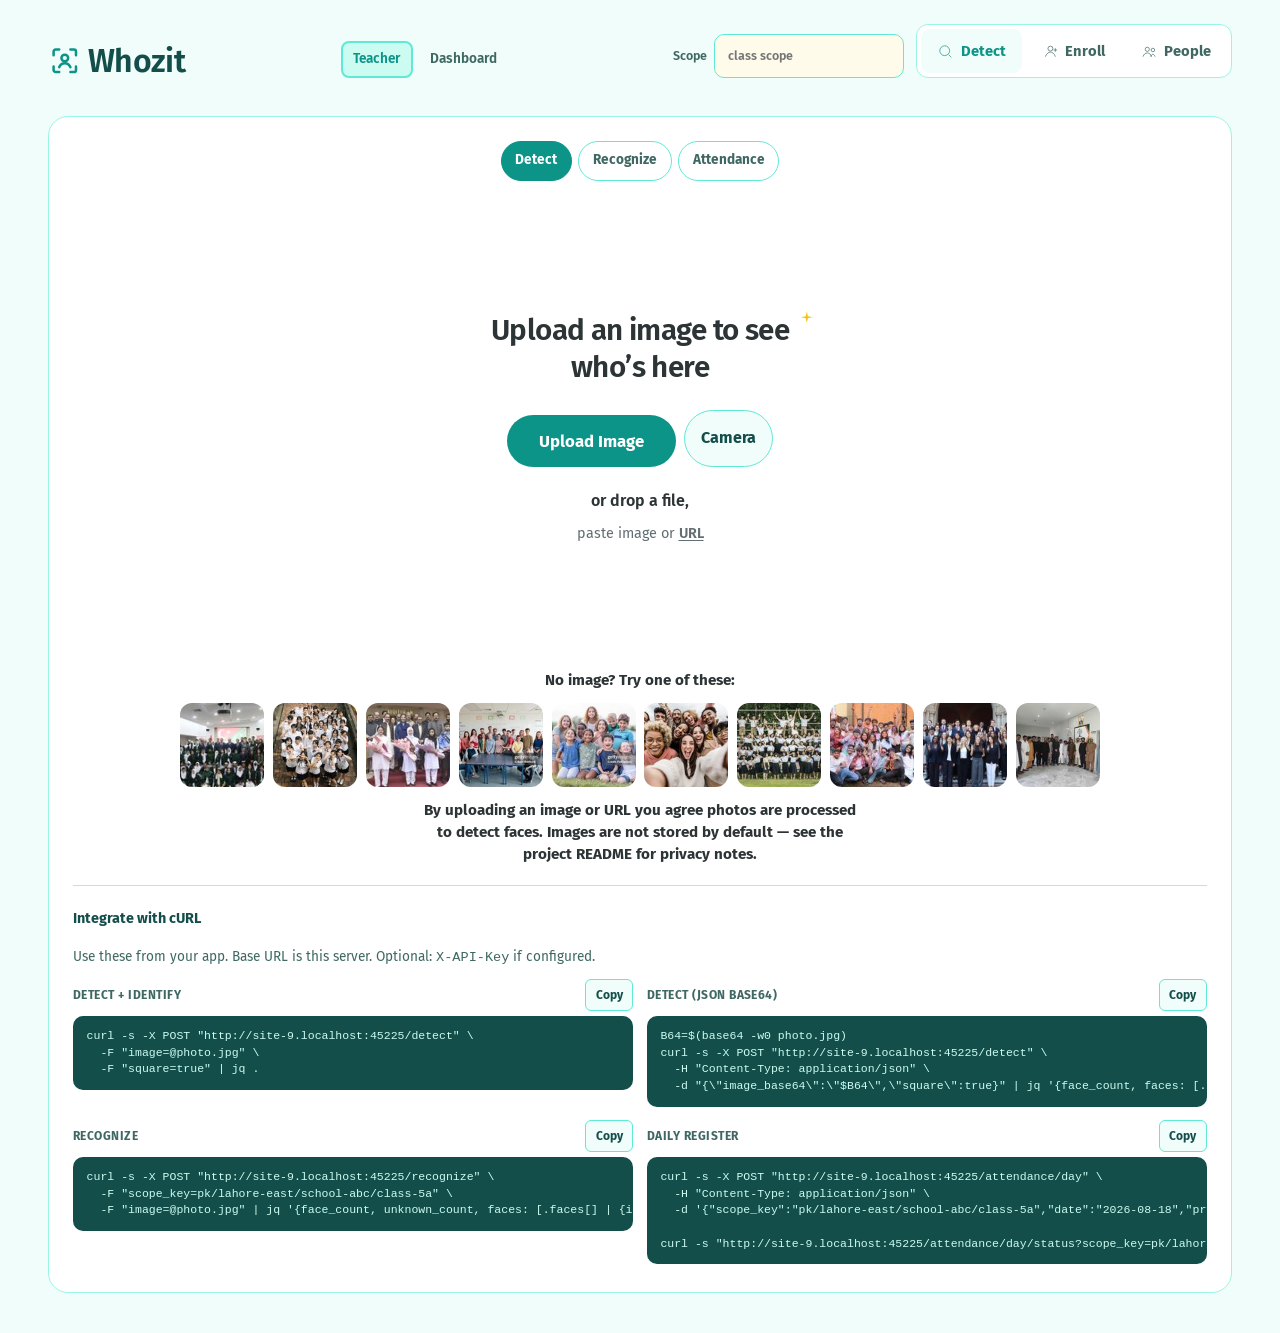
==== commit 686a6899: "Ship v4 attendance with stable school-scoped student IDs. Replace class-in-id enroll with org tables" ====
--- a/static/index.html
+++ b/static/index.html
@@ -8,9 +8,10 @@
   <meta name="apple-mobile-web-app-status-bar-style" content="default" />
   <title>Whozit</title>
   <link rel="icon" href="/favicon.svg" type="image/svg+xml" />
+  <link rel="manifest" href="/static/site.webmanifest" />
   <link rel="preconnect" href="https://fonts.googleapis.com" />
   <link rel="preconnect" href="https://fonts.gstatic.com" crossorigin />
-  <link href="https://fonts.googleapis.com/css2?family=Plus+Jakarta+Sans:wght@400;500;600;700&display=swap" rel="stylesheet" />
+  <link href="https://fonts.googleapis.com/css2?family=Fira+Sans:wght@400;500;600;700&display=swap" rel="stylesheet" />
   <style>
     :root {
       --bg: #F0FDFA;
@@ -29,8 +30,8 @@
       --ok: #047857;
       --danger: #B91C1C;
       --unknown: #64748B;
-      --font: "Plus Jakarta Sans", system-ui, sans-serif;
-      --display: "Plus Jakarta Sans", system-ui, sans-serif;
+      --font: "Fira Sans", system-ui, sans-serif;
+      --display: "Fira Sans", system-ui, sans-serif;
       --ease: 180ms ease-out;
       --radius: 12px;
       --nav-h: 4.25rem;
@@ -95,6 +96,7 @@
     }
 
     .site-nav { display: none; }
+    .app-nav-links { display: none; }
 
     .main {
       flex: 1;
@@ -826,6 +828,24 @@
     }
     .face .name.unknown { color: var(--unknown); font-weight: 600; }
 
+    .scope-bar {
+      display: flex;
+      align-items: center;
+      gap: 0.4rem;
+      margin-left: auto;
+      font-size: 0.78rem;
+      font-weight: 600;
+      color: var(--muted);
+    }
+    .scope-bar input {
+      width: 6.5rem;
+      padding: 0.35rem 0.5rem;
+      border: 2px solid var(--line);
+      border-radius: 8px;
+      font: inherit;
+      color: var(--ink);
+      background: var(--paper);
+    }
     label.field {
       display: grid;
       gap: 0.3rem;
@@ -960,6 +980,27 @@
         background: var(--paper);
         border: 1px solid var(--line);
         border-radius: 12px;
+      }
+      .app-nav-links {
+        display: inline-flex;
+        gap: 0.35rem;
+        flex-wrap: wrap;
+        margin-left: auto;
+        margin-right: 0.5rem;
+      }
+      .app-nav-links a {
+        font-weight: 600;
+        font-size: 0.85rem;
+        color: var(--muted);
+        text-decoration: none;
+        padding: 0.4rem 0.65rem;
+        border-radius: 8px;
+        border: 2px solid transparent;
+      }
+      .app-nav-links a:first-child {
+        color: var(--accent);
+        border-color: var(--line-strong);
+        background: #CCFBF1;
       }
       .site-nav .tab {
         border: 0;
@@ -1015,6 +1056,31 @@
       .upload-title { max-width: 20ch; }
     }
 
+    @media (max-width: 767px) {
+      .topbar {
+        display: grid;
+        grid-template-columns: auto 1fr auto;
+        align-items: center;
+        padding-left: 0.75rem;
+        padding-right: 0.75rem;
+      }
+      .scope-bar {
+        margin-left: 0;
+        justify-self: end;
+      }
+      .scope-bar span { display: none; }
+      .scope-bar input {
+        width: 3.35rem;
+        text-align: center;
+        font-weight: 700;
+      }
+      .screen-label {
+        justify-self: center;
+        font-size: 0.68rem;
+      }
+      .brand { font-size: 1.55rem; }
+    }
+
     /* Curl: hidden on mobile app, shown on desktop website */
     .api { display: none; }
     @media (min-width: 768px) {
@@ -1131,10 +1197,14 @@
         </svg>
         Whozit
       </h1>
-      <nav class="app-nav-links" aria-label="Apps" style="display:flex;gap:0.35rem;flex-wrap:wrap;margin-left:auto;margin-right:0.5rem">
-        <a href="/teacher" style="font-weight:600;font-size:0.85rem;color:#0D9488;text-decoration:none;padding:0.4rem 0.65rem;border-radius:8px;border:2px solid #5EEAD4;background:#CCFBF1">Teacher</a>
-        <a href="/dashboard" style="font-weight:600;font-size:0.85rem;color:#3F6863;text-decoration:none;padding:0.4rem 0.65rem;border-radius:8px;border:2px solid transparent">Dashboard</a>
+      <nav class="app-nav-links" aria-label="Apps">
+        <a href="/teacher">Teacher</a>
+        <a href="/dashboard">Dashboard</a>
       </nav>
+      <label class="scope-bar" for="scopeKey">
+        <span>Scope</span>
+        <input id="scopeKey" type="text" autocomplete="off" spellcheck="false" placeholder="class scope" aria-label="Class scope key" />
+      </label>
       <span class="screen-label" id="screenLabel">Detect</span>
       <nav class="site-nav" role="tablist" aria-label="Main">
         <button class="tab" role="tab" data-view="view-detect" aria-controls="view-detect" aria-selected="true" type="button">
@@ -1249,7 +1319,7 @@
                 <div class="attendance-log" id="attendanceLog" hidden>
                   <h3>Marked present</h3>
                   <div id="attendanceMarked"></div>
-                  <h3 style="margin-top:0.75rem;">Recent events</h3>
+                  <h3 style="margin-top:0.75rem;">Today's register</h3>
                   <div id="attendanceRecent"></div>
                 </div>
               </div>
@@ -1266,9 +1336,8 @@
                 <span class="api-label">Detect + identify</span>
                 <button class="copy-btn" type="button" data-copy>Copy</button>
               </div>
-              <pre><code class="curl-snip">curl -s -X POST "__BASE__/v1/detect" \
+              <pre><code class="curl-snip">curl -s -X POST "__BASE__/detect" \
   -F "image=@photo.jpg" \
-  -F "identify=true" \
   -F "square=true" | jq .</code></pre>
             </div>
             <div class="api-block">
@@ -1277,27 +1346,29 @@
                 <button class="copy-btn" type="button" data-copy>Copy</button>
               </div>
               <pre><code class="curl-snip">B64=$(base64 -w0 photo.jpg)
-curl -s -X POST "__BASE__/v1/detect" \
+curl -s -X POST "__BASE__/detect" \
   -H "Content-Type: application/json" \
-  -d "{\"image_base64\":\"$B64\",\"identify\":true}" | jq '{face_count, faces: [.faces[] | {id, name, matched}]}'</code></pre>
+  -d "{\"image_base64\":\"$B64\",\"square\":true}" | jq '{face_count, faces: [.faces[] | {id, confidence}]}'</code></pre>
             </div>
             <div class="api-block">
               <div class="api-head">
-                <span class="api-label">Recognize (v2)</span>
+                <span class="api-label">Recognize</span>
                 <button class="copy-btn" type="button" data-copy>Copy</button>
               </div>
-              <pre><code class="curl-snip">curl -s -X POST "__BASE__/v2/recognize" \
-  -F "image=@photo.jpg" | jq '{face_count, faces: [.faces[] | {id, name, matched, match_score}]}'</code></pre>
+              <pre><code class="curl-snip">curl -s -X POST "__BASE__/recognize" \
+  -F "scope_key=pk/lahore-east/school-abc/class-5a" \
+  -F "image=@photo.jpg" | jq '{face_count, unknown_count, faces: [.faces[] | {id, name, matched, score}]}'</code></pre>
             </div>
             <div class="api-block">
               <div class="api-head">
-                <span class="api-label">Attendance (v2)</span>
+                <span class="api-label">Daily register</span>
                 <button class="copy-btn" type="button" data-copy>Copy</button>
               </div>
-              <pre><code class="curl-snip">curl -s -X POST "__BASE__/v2/attendance" \
-  -F "image=@photo.jpg" | jq '{face_count, attendance, faces: [.faces[] | {id, name, matched}]}'
-
-curl -s "__BASE__/v2/attendance?limit=20" | jq .</code></pre>
+              <pre><code class="curl-snip">curl -s -X POST "__BASE__/attendance/day" \
+  -H "Content-Type: application/json" \
+  -d '{"scope_key":"pk/lahore-east/school-abc/class-5a","date":"2026-08-18","present_ref_ids":["REF_ID"]}' | jq .
+
+curl -s "__BASE__/attendance/day/status?scope_key=pk/lahore-east/school-abc/class-5a&date=2026-08-18" | jq .</code></pre>
             </div>
           </div>
         </details>
@@ -1360,19 +1431,11 @@
           <div class="api-grid">
             <div class="api-block">
               <div class="api-head">
-                <span class="api-label">Enroll (v1)</span>
+                <span class="api-label">Enroll</span>
                 <button class="copy-btn" type="button" data-copy>Copy</button>
               </div>
-              <pre><code class="curl-snip">curl -s -X POST "__BASE__/v1/enroll" \
-  -F "name=Ali" \
-  -F "image=@ali_face.jpg" | jq .</code></pre>
-            </div>
-            <div class="api-block">
-              <div class="api-head">
-                <span class="api-label">Enroll (v2)</span>
-                <button class="copy-btn" type="button" data-copy>Copy</button>
-              </div>
-              <pre><code class="curl-snip">curl -s -X POST "__BASE__/v2/enroll" \
+              <pre><code class="curl-snip">curl -s -X POST "__BASE__/enroll" \
+  -F "scope_key=pk/lahore-east/school-abc/class-5a" \
   -F "name=Ali" \
   -F "image=@ali_face.jpg" | jq .</code></pre>
             </div>
@@ -1381,8 +1444,9 @@
                 <span class="api-label">With API key</span>
                 <button class="copy-btn" type="button" data-copy>Copy</button>
               </div>
-              <pre><code class="curl-snip">curl -s -X POST "__BASE__/v1/enroll" \
+              <pre><code class="curl-snip">curl -s -X POST "__BASE__/enroll" \
   -H "X-API-Key: your-secret" \
+  -F "scope_key=pk/lahore-east/school-abc/class-5a" \
   -F "name=Ali" \
   -F "image=@ali_face.jpg" | jq .</code></pre>
             </div>
@@ -1420,16 +1484,14 @@
                 <span class="api-label">List people</span>
                 <button class="copy-btn" type="button" data-copy>Copy</button>
               </div>
-              <pre><code class="curl-snip">curl -s "__BASE__/v1/people" | jq .
-# or: curl -s "__BASE__/v2/people" | jq .</code></pre>
+              <pre><code class="curl-snip">curl -s "__BASE__/refs?scope_key=pk/lahore-east/school-abc/class-5a" | jq .</code></pre>
             </div>
             <div class="api-block">
               <div class="api-head">
                 <span class="api-label">Delete person</span>
                 <button class="copy-btn" type="button" data-copy>Copy</button>
               </div>
-              <pre><code class="curl-snip">curl -s -X DELETE "__BASE__/v1/people/PERSON_ID" | jq .
-# or: curl -s -X DELETE "__BASE__/v2/people/PERSON_ID" | jq .</code></pre>
+              <pre><code class="curl-snip">curl -s -X DELETE "__BASE__/refs/REF_ID?scope_key=pk/lahore-east/school-abc/class-5a" | jq .</code></pre>
             </div>
             <div class="api-block">
               <div class="api-head">
@@ -1499,6 +1561,7 @@
     </div>
   </div>
 
+  <script src="/static/whozit-auth.js"></script>
   <script>
     // Chrome treats 0.0.0.0 as insecure; localhost is a secure context over http.
     (function redirectLoopbackHost() {
@@ -1526,10 +1589,83 @@
     }
 
     async function apiFetch(url, options = {}) {
+      if (window.WhozitAuth?.apiFetch) return WhozitAuth.apiFetch(url, options);
       const res = await fetch(url, options);
       const data = await res.json().catch(() => ({}));
       if (!res.ok) throw new Error(apiErrorMessage(data, res.statusText));
       return data;
+    }
+
+    const SCOPE_STORAGE_KEY = "whozit_scope_key";
+    const SCOPE_RE = /^[a-z0-9]+(?:[/_-][a-z0-9]+)*$/;
+    const scopeInput = document.getElementById("scopeKey");
+
+    function parseScopeList(scopes) {
+      if (!Array.isArray(scopes)) return [];
+      return scopes
+        .map((s) => {
+          if (typeof s === "string") return s.trim();
+          if (s && typeof s.scope_key === "string") return s.scope_key.trim();
+          return "";
+        })
+        .filter((s) => SCOPE_RE.test(s));
+    }
+
+    function isValidScope(slug) {
+      return typeof slug === "string" && SCOPE_RE.test(slug);
+    }
+
+    function getScopeKey() {
+      const raw = (scopeInput?.value || localStorage.getItem(SCOPE_STORAGE_KEY) || "").trim().toLowerCase();
+      return isValidScope(raw) ? raw : "";
+    }
+
+    function saveScopeKey() {
+      const slug = getScopeKey();
+      if (scopeInput) scopeInput.value = slug;
+      if (slug) localStorage.setItem(SCOPE_STORAGE_KEY, slug);
+      else localStorage.removeItem(SCOPE_STORAGE_KEY);
+      return slug;
+    }
+
+    function applyScope(slug) {
+      const next = isValidScope(slug) ? slug : "";
+      if (scopeInput) scopeInput.value = next;
+      if (next) localStorage.setItem(SCOPE_STORAGE_KEY, next);
+      else localStorage.removeItem(SCOPE_STORAGE_KEY);
+      return next;
+    }
+
+    async function hydrateScopeKey() {
+      try {
+        const known = parseScopeList(await apiFetch("/scopes"));
+        const typed = (scopeInput?.value || "").trim().toLowerCase();
+        const stored = (localStorage.getItem(SCOPE_STORAGE_KEY) || "").trim().toLowerCase();
+        let next = "";
+        if (isValidScope(typed) && (!known.length || known.includes(typed))) next = typed;
+        else if (isValidScope(stored) && (!known.length || known.includes(stored))) next = stored;
+        else if (known.length) next = known[0];
+        applyScope(next);
+      } catch (_) {
+        const stored = (localStorage.getItem(SCOPE_STORAGE_KEY) || "").trim().toLowerCase();
+        applyScope(isValidScope(stored) ? stored : "");
+      }
+    }
+
+    const scopeReady = hydrateScopeKey();
+
+    if (scopeInput) {
+      const stored = (localStorage.getItem(SCOPE_STORAGE_KEY) || "").trim().toLowerCase();
+      scopeInput.value = isValidScope(stored) ? stored : "";
+      scopeInput.addEventListener("change", async () => {
+        await scopeReady;
+        saveScopeKey();
+        if (detectMode === "attendance") loadAttendanceRecent();
+        if (!peopleList.hidden) loadPeople();
+      });
+      scopeInput.addEventListener("blur", () => {
+        saveScopeKey();
+      });
     }
 
     document.querySelectorAll("[data-copy]").forEach((btn) => {
@@ -1563,7 +1699,9 @@
         btn.setAttribute("aria-selected", on ? "true" : "false");
       });
       screenLabel.textContent = labels[targetView] || "";
-      if (targetView === "view-people") loadPeople();
+      if (targetView === "view-people") {
+        scopeReady.then(() => loadPeople());
+      }
       document.querySelector(".main").scrollTop = 0;
     }
 
@@ -1939,9 +2077,9 @@
     let detecting = false;
     let detectMode = "detect";
     const modeEndpoints = {
-      detect: "/v1/detect",
-      recognize: "/v2/recognize",
-      attendance: "/v2/attendance",
+      detect: "/detect",
+      recognize: "/recognize",
+      attendance: "/recognize",
     };
     const modeTitles = {
       detect: "Upload an image to see who’s here",
@@ -2016,16 +2154,16 @@
       const show = detectMode === "attendance";
       attendanceLog.hidden = !show;
       if (!show) return;
-      const marked = data.attendance || [];
+      const marked = (data.faces || []).filter((f) => f.matched && f.name);
       if (attendanceMarked) {
         if (!marked.length) {
-          attendanceMarked.innerHTML = `<p class="state-text">No enrolled matches to mark.</p>`;
+          attendanceMarked.innerHTML = `<p class="state-text">No enrolled matches in this photo.</p>`;
         } else {
           attendanceMarked.innerHTML = marked
             .map(
               (e) =>
                 `<div class="att-row"><strong>${escapeHtml(e.name || "unknown")}</strong><span>${escapeHtml(
-                  e.match_score != null ? String(e.match_score) : ""
+                  e.score != null ? String(e.score) : ""
                 )}</span></div>`
             )
             .join("");
@@ -2036,27 +2174,40 @@
 
     async function loadAttendanceRecent() {
       if (!attendanceRecent) return;
+      await scopeReady;
+      const slug = saveScopeKey();
+      if (!slug) {
+        attendanceRecent.innerHTML = `<p class="state-text">Set a class scope first.</p>`;
+        return;
+      }
       try {
-        const events = await apiFetch("/v2/attendance?limit=10");
-        if (!events.length) {
-          attendanceRecent.innerHTML = `<p class="state-text">No events yet.</p>`;
+        const date = new Date().toISOString().slice(0, 10);
+        const status = await apiFetch(`/attendance/day/status?scope_key=${encodeURIComponent(slug)}&date=${date}`);
+        const present = status.present || [];
+        if (!present.length) {
+          attendanceRecent.innerHTML = `<p class="state-text">${status.has_roll ? "Nobody marked present today." : "No roll saved for today."}</p>`;
           return;
         }
-        attendanceRecent.innerHTML = events
-          .map((e) => {
-            const when = (e.timestamp || "").replace("T", " ").slice(0, 19);
-            return `<div class="att-row"><strong>${escapeHtml(e.name || "unknown")}</strong><span>${escapeHtml(
-              when
-            )}</span></div>`;
-          })
+        attendanceRecent.innerHTML = present
+          .map(
+            (e) =>
+              `<div class="att-row"><strong>${escapeHtml(e.name || "unknown")}</strong><span>${escapeHtml(
+                e.ref_id || ""
+              )}</span></div>`
+          )
           .join("");
       } catch (err) {
-        attendanceRecent.innerHTML = `<p class="state-text">${escapeHtml(err.message || "Could not load events.")}</p>`;
+        attendanceRecent.innerHTML = `<p class="state-text">${escapeHtml(err.message || "Could not load register.")}</p>`;
       }
     }
 
     async function detectFaces() {
       if (!selectedFile || detecting) return;
+      await scopeReady;
+      if (detectMode !== "detect" && !saveScopeKey()) {
+        setDetectState("error", "Set a class scope first.");
+        return;
+      }
       setBusy(true);
       setDetectState("loading");
       facesEl.innerHTML = "";
@@ -2069,20 +2220,25 @@
       form.append("crop_format", "jpeg");
       form.append("max_faces", "50");
       form.append("square", "true");
-      if (detectMode === "detect") {
-        form.append("identify", "true");
+      const slug = saveScopeKey();
+      const identify = detectMode !== "detect" || Boolean(slug);
+      const endpoint = identify ? "/recognize" : "/detect";
+      if (identify) {
+        form.append("scope_key", slug);
         form.append("match_thresh", "0.35");
       }
 
       try {
-        const data = await apiFetch(modeEndpoints[detectMode], { method: "POST", body: form });
+        const data = await apiFetch(endpoint, { method: "POST", body: form });
         if (!showProcessed(data)) return;
         const named = (data.faces || []).filter((f) => f.matched && f.name).length;
-        const markedN = (data.attendance || []).length;
+        const markedN = detectMode === "attendance"
+          ? (data.faces || []).filter((f) => f.matched && f.ref_id).length
+          : 0;
         let title =
           data.face_count === 1
-            ? `1 person${named ? ` · ${named} named` : ""}`
-            : `${data.face_count} people${named ? ` · ${named} named` : ""}`;
+            ? `1 face${named ? ` · ${named} named` : ""}`
+            : `${data.face_count} faces${named ? ` · ${named} named` : ""}`;
         if (detectMode === "attendance") {
           title += markedN ? ` · ${markedN} marked` : " · none marked";
         }
@@ -2239,14 +2395,22 @@
     enrollForm.addEventListener("submit", async (e) => {
       e.preventDefault();
       if (!enrollSelected || !enrollName.value.trim() || enrolling) return;
+      await scopeReady;
+      const slug = saveScopeKey();
+      if (!slug) {
+        setEnrollBanner("error", "Set a class scope first.");
+        return;
+      }
       setEnrollBusy(true);
       setEnrollBanner("loading");
       const form = new FormData();
       form.append("name", enrollName.value.trim());
+      form.append("scope_key", slug);
       form.append("image", enrollSelected);
       try {
-        const data = await apiFetch("/v1/enroll", { method: "POST", body: form });
-        setEnrollBanner("ok", `Saved ${data.person.name}`);
+        const data = await apiFetch("/enroll", { method: "POST", body: form });
+        const ref = data.ref || {};
+        setEnrollBanner("ok", `Saved ${ref.name || enrollName.value.trim()}`);
         enrollSelected = null;
         enrollFile.value = "";
         enrollName.value = "";
@@ -2281,8 +2445,14 @@
     async function loadPeople() {
       setPeopleState("loading");
       peopleList.innerHTML = "";
+      await scopeReady;
+      const slug = saveScopeKey();
+      if (!slug) {
+        setPeopleState("empty");
+        return;
+      }
       try {
-        const data = await apiFetch("/v1/people");
+        const data = await apiFetch(`/refs?scope_key=${encodeURIComponent(slug)}`);
         if (!data.length) {
           setPeopleState("empty");
           return;
@@ -2294,9 +2464,9 @@
           row.innerHTML = `
             <div>
               <strong>${escapeHtml(p.name)}</strong>
-              <span>${p.sample_count} sample${p.sample_count === 1 ? "" : "s"}</span>
+              <span>${p.sample_count} sample${p.sample_count === 1 ? "" : "s"} · ${escapeHtml(p.ref_id)}</span>
             </div>
-            <button class="btn-danger" type="button" data-id="${p.id}">Remove</button>
+            <button class="btn-danger" type="button" data-id="${escapeHtml(p.ref_id)}">Remove</button>
           `;
           peopleList.appendChild(row);
         });
@@ -2309,10 +2479,13 @@
       }
     }
 
-    async function deletePerson(id) {
-      if (!id || !confirm("Remove this person?")) return;
+    async function deletePerson(refId) {
+      if (!refId || !confirm("Remove this person?")) return;
+      await scopeReady;
+      const slug = saveScopeKey();
+      if (!slug) return;
       try {
-        await apiFetch(`/v1/people/${id}`, { method: "DELETE" });
+        await apiFetch(`/refs/${encodeURIComponent(refId)}?scope_key=${encodeURIComponent(slug)}`, { method: "DELETE" });
         await loadPeople();
       } catch (err) {
         setPeopleState("error", err.message || String(err));
